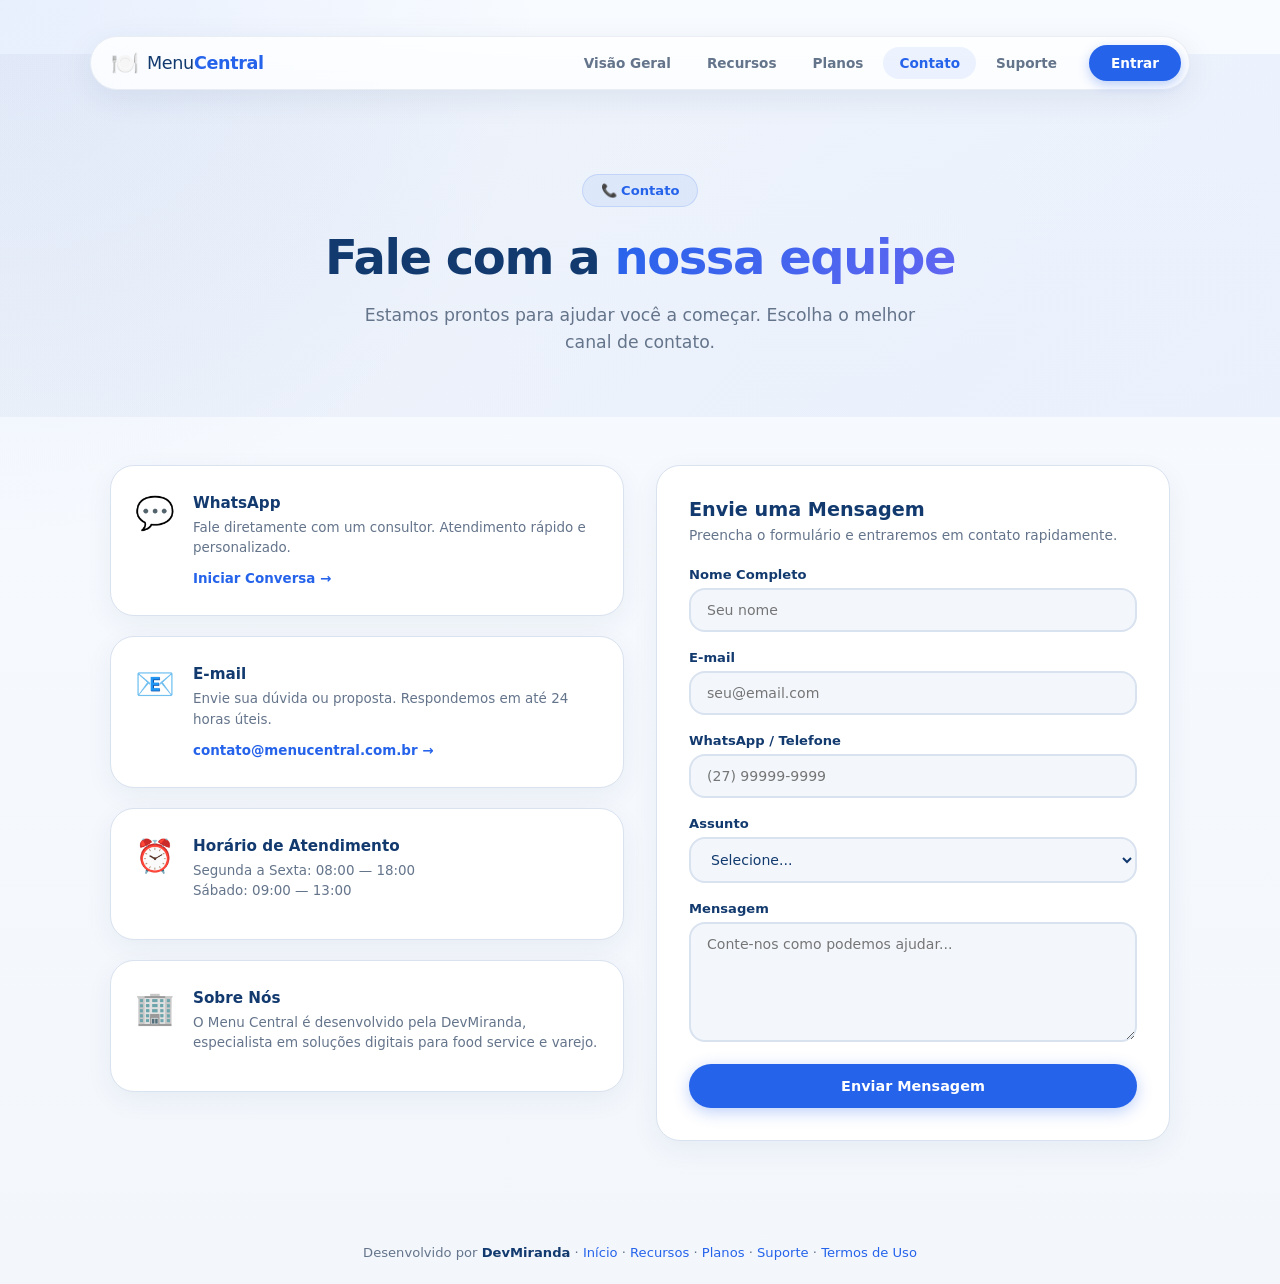
==== contato.html @ 25b8556b "update" ====
<!DOCTYPE html>
<html lang="pt-BR">
<head>
    <meta charset="UTF-8" />
    <meta name="viewport" content="width=device-width, initial-scale=1.0, user-scalable=no" />
    <title>Menu Central — Contato</title>
    <link rel="stylesheet" href="style.css" />
    <style>
        .biz-shell { max-width: 1100px; margin: 0 auto; padding: 0 20px; }

        .page-hero {
            position: relative;
            padding: 120px 20px 60px;
            text-align: center;
            overflow: hidden;
        }
        .page-hero::before {
            content: '';
            position: absolute;
            inset: 0;
            background: linear-gradient(135deg, rgba(18,58,111,.04), rgba(37,99,235,.06));
            pointer-events: none;
        }
        .page-hero-content { position: relative; max-width: 700px; margin: 0 auto; }
        .page-hero-badge { display: inline-flex; align-items: center; gap: 8px; padding: 8px 18px; border-radius: 999px; background: rgba(37,99,235,.08); border: 1px solid rgba(37,99,235,.15); font-size: .82rem; font-weight: 700; color: var(--accent); margin-bottom: 24px; }
        .page-hero-title { font-size: clamp(2rem, 5vw, 3rem); line-height: 1.1; letter-spacing: -.03em; color: var(--primary); margin-bottom: 18px; }
        .page-hero-title span { background: linear-gradient(135deg, var(--accent), #6366f1); -webkit-background-clip: text; -webkit-text-fill-color: transparent; background-clip: text; }
        .page-hero-subtitle { font-size: 1.08rem; color: var(--muted); line-height: 1.6; max-width: 560px; margin: 0 auto; }

        /* Contact Grid */
        .contact-section { padding: 48px 0 80px; }
        .contact-grid {
            display: grid;
            grid-template-columns: 1fr 1fr;
            gap: 32px;
            align-items: start;
        }

        .contact-channels {
            display: flex;
            flex-direction: column;
            gap: 20px;
        }
        .channel-card {
            background: var(--card);
            border-radius: var(--radius-lg);
            padding: 28px 24px;
            box-shadow: 0 8px 28px rgba(15,52,96,.06);
            border: 1px solid var(--border);
            transition: transform .3s;
            display: flex;
            gap: 18px;
            align-items: flex-start;
        }
        .channel-card:hover { transform: translateY(-3px); }
        .channel-icon { font-size: 2rem; flex-shrink: 0; }
        .channel-card h3 { font-size: .95rem; color: var(--primary); margin-bottom: 6px; }
        .channel-card p { color: var(--muted); font-size: .84rem; line-height: 1.5; margin-bottom: 10px; }
        .channel-link {
            display: inline-flex;
            align-items: center;
            gap: 6px;
            font-size: .84rem;
            font-weight: 700;
            color: var(--accent);
            text-decoration: none;
            transition: gap .2s;
        }
        .channel-link:hover { gap: 10px; }

        /* Contact Form */
        .contact-form-card {
            background: var(--card);
            border-radius: var(--radius-lg);
            padding: 32px;
            box-shadow: 0 8px 28px rgba(15,52,96,.06);
            border: 1px solid var(--border);
        }
        .contact-form-card h2 {
            font-size: 1.2rem;
            color: var(--primary);
            margin-bottom: 6px;
        }
        .contact-form-card .form-subtitle {
            color: var(--muted);
            font-size: .86rem;
            margin-bottom: 24px;
        }
        .form-group { margin-bottom: 18px; }
        .form-group label {
            display: block;
            font-size: .82rem;
            font-weight: 700;
            color: var(--primary);
            margin-bottom: 6px;
        }
        .form-group input,
        .form-group textarea,
        .form-group select {
            width: 100%;
            padding: 12px 16px;
            border: 2px solid var(--border);
            border-radius: var(--radius-md);
            font-family: inherit;
            font-size: .88rem;
            color: var(--primary);
            background: var(--bg);
            transition: border-color .2s;
            box-sizing: border-box;
        }
        .form-group input:focus,
        .form-group textarea:focus,
        .form-group select:focus {
            outline: none;
            border-color: var(--accent);
        }
        .form-group textarea { min-height: 120px; resize: vertical; }
        .form-submit {
            display: block;
            width: 100%;
            padding: 14px;
            border-radius: 999px;
            font-family: inherit;
            font-size: .9rem;
            font-weight: 700;
            text-align: center;
            cursor: pointer;
            border: none;
            background: var(--accent);
            color: #fff;
            box-shadow: 0 4px 16px rgba(37,99,235,.3);
            transition: all .25s;
        }
        .form-submit:hover { background: #1d4ed8; transform: translateY(-2px); box-shadow: 0 8px 28px rgba(37,99,235,.4); }

        .form-success {
            display: none;
            text-align: center;
            padding: 40px 20px;
        }
        .form-success.show { display: block; }
        .form-success .success-icon { font-size: 3rem; margin-bottom: 16px; }
        .form-success h3 { color: var(--primary); margin-bottom: 8px; }
        .form-success p { color: var(--muted); font-size: .88rem; }

        .biz-footer { text-align: center; padding: 24px 0; font-size: .82rem; color: var(--muted); }
        .biz-footer strong { color: var(--primary); }

        @media (max-width: 768px) {
            .contact-grid { grid-template-columns: 1fr; }
        }
        @media (max-width: 480px) {
            .page-hero { padding: 80px 16px 40px; }
        }
        @media (prefers-reduced-motion: reduce) {
            *, *::before, *::after {
                animation-duration: 0.01ms !important;
                transition-duration: 0.01ms !important;
            }
        }
    </style>
</head>
<body>
    <!-- ══ HEADER ══ -->
    <header class="top-header">
        <div class="top-header-inner">
            <a href="index.html" class="logo-link">
                <span class="logo-icon">🍽️</span>
                <span class="logo-text">Menu<strong>Central</strong></span>
            </a>
            <nav class="top-nav">
                <a href="negocios.html" class="top-nav-link">Visão Geral</a>
                <a href="recursos.html" class="top-nav-link">Recursos</a>
                <a href="planos.html" class="top-nav-link">Planos</a>
                <a href="contato.html" class="top-nav-link active">Contato</a>
                <a href="suporte.html" class="top-nav-link">Suporte</a>
            </nav>
            <a href="entrar.html" class="header-cta">Entrar</a>
        </div>
    </header>

    <!-- ══ HERO ══ -->
    <section class="page-hero">
        <div class="page-hero-content">
            <div class="page-hero-badge">📞 Contato</div>
            <h1 class="page-hero-title">Fale com a <span>nossa equipe</span></h1>
            <p class="page-hero-subtitle">Estamos prontos para ajudar você a começar. Escolha o melhor canal de contato.</p>
        </div>
    </section>

    <!-- ══ CONTATO ══ -->
    <section class="contact-section">
        <div class="biz-shell">
            <div class="contact-grid">
                <!-- Canais -->
                <div class="contact-channels">
                    <div class="channel-card">
                        <div class="channel-icon">💬</div>
                        <div>
                            <h3>WhatsApp</h3>
                            <p>Fale diretamente com um consultor. Atendimento rápido e personalizado.</p>
                            <a href="https://wa.me/5527997873879?text=Olá! Gostaria de saber mais sobre o Menu Central." class="channel-link" target="_blank">Iniciar Conversa →</a>
                        </div>
                    </div>
                    <div class="channel-card">
                        <div class="channel-icon">📧</div>
                        <div>
                            <h3>E-mail</h3>
                            <p>Envie sua dúvida ou proposta. Respondemos em até 24 horas úteis.</p>
                            <a href="mailto:contato@menucentral.com.br" class="channel-link">contato@menucentral.com.br →</a>
                        </div>
                    </div>
                    <div class="channel-card">
                        <div class="channel-icon">⏰</div>
                        <div>
                            <h3>Horário de Atendimento</h3>
                            <p>Segunda a Sexta: 08:00 — 18:00<br>Sábado: 09:00 — 13:00</p>
                        </div>
                    </div>
                    <div class="channel-card">
                        <div class="channel-icon">🏢</div>
                        <div>
                            <h3>Sobre Nós</h3>
                            <p>O Menu Central é desenvolvido pela DevMiranda, especialista em soluções digitais para food service e varejo.</p>
                        </div>
                    </div>
                </div>

                <!-- Formulário -->
                <div class="contact-form-card">
                    <div id="contactFormContent">
                        <h2>Envie uma Mensagem</h2>
                        <p class="form-subtitle">Preencha o formulário e entraremos em contato rapidamente.</p>
                        <form id="contactForm" onsubmit="enviarContato(event)">
                            <div class="form-group">
                                <label for="contatoNome">Nome Completo</label>
                                <input type="text" id="contatoNome" placeholder="Seu nome" required />
                            </div>
                            <div class="form-group">
                                <label for="contatoEmail">E-mail</label>
                                <input type="email" id="contatoEmail" placeholder="seu@email.com" required />
                            </div>
                            <div class="form-group">
                                <label for="contatoTelefone">WhatsApp / Telefone</label>
                                <input type="tel" id="contatoTelefone" placeholder="(27) 99999-9999" />
                            </div>
                            <div class="form-group">
                                <label for="contatoAssunto">Assunto</label>
                                <select id="contatoAssunto" required>
                                    <option value="">Selecione...</option>
                                    <option value="demo">Quero uma demonstração</option>
                                    <option value="planos">Dúvida sobre planos</option>
                                    <option value="parceria">Proposta de parceria</option>
                                    <option value="suporte">Suporte técnico</option>
                                    <option value="outro">Outro assunto</option>
                                </select>
                            </div>
                            <div class="form-group">
                                <label for="contatoMensagem">Mensagem</label>
                                <textarea id="contatoMensagem" placeholder="Conte-nos como podemos ajudar..." required></textarea>
                            </div>
                            <button type="submit" class="form-submit">Enviar Mensagem</button>
                        </form>
                    </div>
                    <div class="form-success" id="contactSuccess">
                        <div class="success-icon">✅</div>
                        <h3>Mensagem Enviada!</h3>
                        <p>Recebemos sua mensagem e retornaremos em breve. Obrigado pelo interesse no Menu Central!</p>
                    </div>
                </div>
            </div>
        </div>
    </section>

    <!-- ══ FOOTER ══ -->
    <div class="biz-footer">
        <p>Desenvolvido por <strong>DevMiranda</strong> · <a href="index.html" style="color:var(--accent);text-decoration:none;">Início</a> · <a href="recursos.html" style="color:var(--accent);text-decoration:none;">Recursos</a> · <a href="planos.html" style="color:var(--accent);text-decoration:none;">Planos</a> · <a href="suporte.html" style="color:var(--accent);text-decoration:none;">Suporte</a> · <a href="termos.html" style="color:var(--accent);text-decoration:none;">Termos de Uso</a></p>
    </div>

    <script>
        function enviarContato(e) {
            e.preventDefault();

            const nome = document.getElementById('contatoNome').value.trim();
            const email = document.getElementById('contatoEmail').value.trim();
            const telefone = document.getElementById('contatoTelefone').value.trim();
            const assunto = document.getElementById('contatoAssunto').value;
            const mensagem = document.getElementById('contatoMensagem').value.trim();

            const assuntos = {
                demo: 'Quero uma demonstração',
                planos: 'Dúvida sobre planos',
                parceria: 'Proposta de parceria',
                suporte: 'Suporte técnico',
                outro: 'Outro assunto'
            };

            const texto = `Olá! Sou ${nome}.%0A%0A` +
                `📧 E-mail: ${email}%0A` +
                (telefone ? `📱 Telefone: ${telefone}%0A` : '') +
                `📋 Assunto: ${assuntos[assunto] || assunto}%0A%0A` +
                `💬 Mensagem:%0A${encodeURIComponent(mensagem)}`;

            window.open(`https://wa.me/5527997873879?text=${texto}`, '_blank');

            document.getElementById('contactFormContent').style.display = 'none';
            document.getElementById('contactSuccess').classList.add('show');
        }
    </script>
</body>
</html>
---- style.css ----
/* ===================================================================
   HOME — CSS  (Pedido Certo)
   =================================================================== */

:root {
    --bg: #f3f7fc;
    --card: #ffffff;
    --primary: #123a6f;
    --primary-2: #1d5ea8;
    --accent: #2563eb;
    --text: #1e293b;
    --muted: #64748b;
    --border: #d9e2ef;
    --success: #15803d;
    --danger: #dc2626;
    --warning: #d97706;
    --shadow: 0 20px 40px rgba(15, 52, 96, 0.12);
    --radius-lg: 24px;
    --radius-md: 16px;
    --radius-sm: 12px;
}

/* ===================================================================
   BARRA AO VIVO (Visitantes Online)
   =================================================================== */

.live-bar {
    position: sticky;
    top: 0;
    z-index: 900;
    background: linear-gradient(135deg, #0f3460, #1d4f8f);
    padding: 8px 16px;
    text-align: center;
    animation: fadeIn .5s ease-out both;
}

.live-bar-inner {
    display: inline-flex;
    align-items: center;
    gap: 8px;
    font-size: .84rem;
    font-weight: 600;
    color: rgba(255,255,255,.9);
}

.live-dot {
    width: 8px;
    height: 8px;
    border-radius: 50%;
    background: #4ade80;
    box-shadow: 0 0 6px #4ade80;
    animation: pulse-dot 2s infinite;
    flex-shrink: 0;
}

.live-bar strong {
    color: #fff;
    font-weight: 800;
}

/* ===================================================================
   NOTIFICAÇÃO DE COMPRA (toast flutuante)
   =================================================================== */

.purchase-toast {
    position: fixed;
    top: -80px;
    left: 50%;
    transform: translateX(-50%);
    display: flex;
    align-items: center;
    gap: 10px;
    background: linear-gradient(135deg, #0f3460, #1d4f8f);
    color: #fff;
    padding: 12px 22px;
    border-radius: 999px;
    font-size: .88rem;
    font-weight: 600;
    box-shadow: 0 12px 32px rgba(15, 52, 96, .3);
    z-index: 950;
    white-space: nowrap;
    transition: top .5s cubic-bezier(.34, 1.56, .64, 1);
    pointer-events: none;
}

.purchase-toast.show {
    top: 52px;
}

.purchase-toast-icon {
    font-size: 1.2rem;
}

/* ===================================================================
   RESET & BASE
   =================================================================== */

* {
    box-sizing: border-box;
    margin: 0;
    padding: 0;
}

body {
    font-family: "Century Gothic", system-ui, sans-serif;
    background:
        radial-gradient(circle at top left, rgba(37, 99, 235, 0.08), transparent 30%),
        linear-gradient(180deg, #f8fbff 0%, var(--bg) 100%);
    color: var(--text);
    min-height: 100dvh;
    overflow-x: hidden;
}

.container {
    max-width: 1100px;
    margin: 0 auto;
    padding: 0 20px;
}

/* ===================================================================
   HEADER / NAV
   =================================================================== */

.top-header {
    position: sticky;
    top: 36px;
    z-index: 800;
    padding: 0 20px;
}

.top-header-inner {
    max-width: 1100px;
    margin: 0 auto;
    display: flex;
    align-items: center;
    gap: 16px;
    background: rgba(255, 255, 255, .82);
    backdrop-filter: blur(16px) saturate(1.6);
    -webkit-backdrop-filter: blur(16px) saturate(1.6);
    border: 1px solid rgba(18, 58, 111, .08);
    border-radius: 999px;
    padding: 8px 8px 8px 20px;
    box-shadow: 0 8px 32px rgba(15, 52, 96, .08);
    animation: fadeInDown .6s ease-out both;
}

.logo-link {
    display: flex;
    align-items: center;
    gap: 8px;
    text-decoration: none;
    flex-shrink: 0;
}

.logo-icon {
    font-size: 1.4rem;
}

.logo-text {
    font-size: 1.1rem;
    color: var(--primary);
    letter-spacing: -.02em;
}

.logo-text strong {
    color: var(--accent);
}

.top-nav {
    display: flex;
    gap: 4px;
    margin-left: auto;
}

.top-nav-link {
    padding: 8px 16px;
    border-radius: 999px;
    font-family: inherit;
    font-size: .85rem;
    font-weight: 600;
    color: var(--muted);
    text-decoration: none;
    transition: all .25s;
}

.top-nav-link:hover {
    color: var(--accent);
    background: rgba(37, 99, 235, 0.06);
}

.top-nav-link.active {
    color: var(--accent);
    background: rgba(37, 99, 235, 0.08);
}

.header-cta {
    flex-shrink: 0;
    display: inline-flex;
    align-items: center;
    padding: 10px 22px;
    border-radius: 999px;
    background: var(--accent);
    color: #fff;
    font-family: inherit;
    font-size: .85rem;
    font-weight: 700;
    text-decoration: none;
    transition: all .25s;
    box-shadow: 0 4px 12px rgba(37, 99, 235, .3);
}

.header-cta:hover {
    background: #1d4ed8;
    transform: translateY(-1px);
    box-shadow: 0 6px 20px rgba(37, 99, 235, .4);
}

/* ===================================================================
   HERO
   =================================================================== */

.hero-section {
    position: relative;
    padding: 100px 20px 60px;
    text-align: center;
    overflow: hidden;
}

.hero-bg-shapes {
    position: absolute;
    inset: 0;
    pointer-events: none;
    overflow: hidden;
}

.hero-shape {
    position: absolute;
    border-radius: 50%;
    opacity: .06;
    background: var(--accent);
}

.hero-shape--1 {
    width: 500px;
    height: 500px;
    top: -200px;
    right: -100px;
    animation: float 8s ease-in-out infinite;
}

.hero-shape--2 {
    width: 300px;
    height: 300px;
    bottom: -80px;
    left: -80px;
    background: var(--primary);
    animation: float 10s ease-in-out infinite reverse;
}

.hero-shape--3 {
    width: 180px;
    height: 180px;
    top: 40%;
    left: 60%;
    animation: float 6s ease-in-out infinite 1s;
}

.hero-content {
    position: relative;
    max-width: 700px;
    margin: 0 auto;
    animation: fadeInUp .8s ease-out both;
}

.hero-badge {
    display: inline-flex;
    align-items: center;
    gap: 8px;
    padding: 8px 18px;
    border-radius: 999px;
    background: rgba(37, 99, 235, .08);
    border: 1px solid rgba(37, 99, 235, .15);
    font-size: .82rem;
    font-weight: 700;
    color: var(--accent);
    margin-bottom: 24px;
    animation: scaleIn .5s ease-out .3s both;
}

.hero-badge-dot {
    width: 8px;
    height: 8px;
    border-radius: 50%;
    background: #94a3b8;
    transition: background .3s, box-shadow .3s;
}

.hero-badge-dot.online {
    background: #4ade80;
    box-shadow: 0 0 8px #4ade80;
    animation: pulse-dot 2s infinite;
}

.hero-badge-dot.offline {
    background: #f87171;
    box-shadow: 0 0 8px #f87171;
}

.hero-title {
    font-size: clamp(2.4rem, 5vw, 3.6rem);
    line-height: 1.1;
    letter-spacing: -.03em;
    color: var(--primary);
    margin-bottom: 18px;
}

.hero-highlight {
    background: linear-gradient(135deg, var(--accent), #6366f1);
    -webkit-background-clip: text;
    -webkit-text-fill-color: transparent;
    background-clip: text;
}

.hero-subtitle {
    font-size: 1.1rem;
    color: var(--muted);
    line-height: 1.6;
    max-width: 540px;
    margin: 0 auto 32px;
}

.hero-actions {
    display: flex;
    gap: 14px;
    justify-content: center;
    flex-wrap: wrap;
    margin-bottom: 48px;
    animation: fadeInUp .8s ease-out .4s both;
}

/* ---- Buttons ---- */

.btn-primary {
    display: inline-flex;
    align-items: center;
    gap: 8px;
    padding: 14px 32px;
    border-radius: 999px;
    background: var(--accent);
    color: #fff;
    font-family: inherit;
    font-size: .95rem;
    font-weight: 700;
    text-decoration: none;
    border: none;
    cursor: pointer;
    transition: all .25s;
    box-shadow: 0 4px 16px rgba(37, 99, 235, .3);
}

.btn-primary:hover {
    background: #1d4ed8;
    transform: translateY(-2px);
    box-shadow: 0 8px 28px rgba(37, 99, 235, .4);
}

.btn-outline {
    display: inline-flex;
    align-items: center;
    gap: 8px;
    padding: 14px 32px;
    border-radius: 999px;
    background: transparent;
    color: var(--primary);
    font-family: inherit;
    font-size: .95rem;
    font-weight: 700;
    text-decoration: none;
    border: 2px solid var(--border);
    cursor: pointer;
    transition: all .25s;
}

.btn-outline:hover {
    border-color: var(--accent);
    color: var(--accent);
    transform: translateY(-2px);
    box-shadow: 0 4px 16px rgba(37, 99, 235, .1);
}

.btn-lg {
    padding: 16px 36px;
    font-size: 1rem;
}

/* ---- Hero Stats ---- */

.hero-stats {
    display: flex;
    align-items: center;
    justify-content: center;
    gap: 32px;
    animation: fadeInUp .8s ease-out .6s both;
}

.hero-stat {
    display: flex;
    flex-direction: column;
    align-items: center;
    gap: 4px;
}

.hero-stat-value {
    font-size: 1.6rem;
    font-weight: 800;
    color: var(--primary);
}

.hero-stat-label {
    font-size: .78rem;
    color: var(--muted);
    font-weight: 600;
}

.hero-stat-divider {
    width: 1px;
    height: 36px;
    background: var(--border);
}

/* ===================================================================
   SECTIONS — COMMON
   =================================================================== */

.section {
    padding: 60px 0;
}

.section-header {
    text-align: center;
    margin-bottom: 40px;
}

.section-badge {
    display: inline-block;
    padding: 6px 16px;
    border-radius: 999px;
    background: rgba(37, 99, 235, .08);
    color: var(--accent);
    font-size: .78rem;
    font-weight: 700;
    text-transform: uppercase;
    letter-spacing: .06em;
    margin-bottom: 12px;
}

.section-header h2 {
    font-size: clamp(1.6rem, 3vw, 2.2rem);
    color: var(--primary);
    margin-bottom: 8px;
}

.text-accent {
    color: var(--accent);
}

.section-header p {
    color: var(--muted);
    font-size: 1rem;
}

.section-action {
    text-align: center;
    margin-top: 32px;
}

/* ===================================================================
   HORÁRIO DE FUNCIONAMENTO
   =================================================================== */

.horario-card {
    display: flex;
    align-items: center;
    gap: 20px;
    background: var(--card);
    border-radius: var(--radius-lg);
    padding: 24px 28px;
    box-shadow: 0 8px 28px rgba(15, 52, 96, .08);
    border: 1px solid var(--border);
    animation: fadeInUp .6s ease-out both;
}

.horario-icon {
    font-size: 2rem;
    flex-shrink: 0;
    width: 56px;
    height: 56px;
    display: grid;
    place-items: center;
    background: rgba(37, 99, 235, .08);
    border-radius: var(--radius-sm);
}

.horario-info h3 {
    font-size: 1rem;
    color: var(--primary);
    margin-bottom: 4px;
}

.horario-info p {
    color: var(--muted);
    font-size: .9rem;
}

.horario-status {
    margin-left: auto;
    flex-shrink: 0;
}

.status-pill {
    display: inline-block;
    padding: 8px 20px;
    border-radius: 999px;
    font-size: .82rem;
    font-weight: 700;
}

.status-pill.aberta {
    background: rgba(21, 128, 61, .1);
    color: var(--success);
}

.status-pill.fechada {
    background: rgba(220, 38, 38, .1);
    color: var(--danger);
}

/* ===================================================================
   COMO FUNCIONA
   =================================================================== */

.how-section {
    background: linear-gradient(180deg, transparent, rgba(37, 99, 235, .03), transparent);
}

.steps-grid {
    display: grid;
    grid-template-columns: repeat(3, 1fr);
    gap: 24px;
}

.step-card {
    position: relative;
    background: var(--card);
    border-radius: var(--radius-lg);
    padding: 36px 24px 28px;
    text-align: center;
    box-shadow: 0 8px 28px rgba(15, 52, 96, .06);
    border: 1px solid var(--border);
    transition: transform .3s, box-shadow .3s;
}

.step-card:hover {
    transform: translateY(-6px);
    box-shadow: 0 16px 40px rgba(15, 52, 96, .12);
}

.module-tag {
    display: inline-block;
    padding: 3px 12px;
    border-radius: 999px;
    background: rgba(37, 99, 235, .08);
    color: var(--accent);
    font-size: .7rem;
    font-weight: 700;
    letter-spacing: .03em;
    text-transform: uppercase;
    margin-bottom: 10px;
}

.step-number {
    position: absolute;
    top: -14px;
    left: 50%;
    transform: translateX(-50%);
    width: 32px;
    height: 32px;
    display: grid;
    place-items: center;
    border-radius: 50%;
    background: var(--accent);
    color: #fff;
    font-size: .82rem;
    font-weight: 800;
    box-shadow: 0 4px 12px rgba(37, 99, 235, .3);
}

.step-icon {
    font-size: 2.4rem;
    margin-bottom: 16px;
}

.step-card h3 {
    font-size: 1.05rem;
    color: var(--primary);
    margin-bottom: 8px;
}

.step-card p {
    color: var(--muted);
    font-size: .88rem;
    line-height: 1.5;
}

/* ===================================================================
   PRODUTOS EM DESTAQUE
   =================================================================== */

.products-showcase {
    display: grid;
    grid-template-columns: repeat(auto-fill, minmax(240px, 1fr));
    gap: 20px;
}

.showcase-card {
    background: var(--card);
    border-radius: var(--radius-lg);
    overflow: hidden;
    box-shadow: 0 8px 28px rgba(15, 52, 96, .06);
    border: 1px solid var(--border);
    transition: transform .3s, box-shadow .3s;
    text-decoration: none;
    color: inherit;
    display: block;
}

.showcase-card:hover {
    transform: translateY(-6px);
    box-shadow: 0 16px 40px rgba(15, 52, 96, .12);
}

.showcase-img {
    width: 100%;
    height: 180px;
    object-fit: cover;
    background: var(--bg);
}

.showcase-img-placeholder {
    width: 100%;
    height: 180px;
    display: grid;
    place-items: center;
    font-size: 3rem;
    background: linear-gradient(135deg, #eaf1fb, #dbe7f6);
}

.showcase-body {
    padding: 16px;
}

.showcase-body h3 {
    font-size: .95rem;
    color: var(--primary);
    margin-bottom: 4px;
    white-space: nowrap;
    overflow: hidden;
    text-overflow: ellipsis;
}

.showcase-body .showcase-desc {
    font-size: .82rem;
    color: var(--muted);
    margin-bottom: 10px;
    white-space: nowrap;
    overflow: hidden;
    text-overflow: ellipsis;
}

.showcase-price {
    font-size: 1.1rem;
    font-weight: 800;
    color: var(--accent);
}

.showcase-price-old {
    font-size: .82rem;
    color: var(--muted);
    text-decoration: line-through;
    margin-right: 6px;
}

.showcase-promo-badge {
    display: inline-block;
    padding: 3px 10px;
    border-radius: 999px;
    background: rgba(220, 38, 38, .1);
    color: var(--danger);
    font-size: .72rem;
    font-weight: 700;
    margin-bottom: 8px;
}

.showcase-bestseller-badge {
    display: inline-block;
    padding: 3px 10px;
    border-radius: 999px;
    background: rgba(245, 158, 11, .12);
    color: #d97706;
    font-size: .72rem;
    font-weight: 700;
    margin-bottom: 6px;
}

.showcase-price-row {
    display: flex;
    align-items: center;
    flex-wrap: wrap;
    gap: 6px;
}

.showcase-sold {
    font-size: .72rem;
    color: var(--muted);
    font-weight: 600;
}

/* ---- Shimmer Loading ---- */

.products-loading {
    display: grid;
    grid-template-columns: repeat(auto-fill, minmax(240px, 1fr));
    gap: 20px;
}

.shimmer-card {
    height: 260px;
    border-radius: var(--radius-lg);
    background: linear-gradient(90deg, #eaf1fb 25%, #dbe7f6 50%, #eaf1fb 75%);
    background-size: 200% 100%;
    animation: shimmer 1.5s infinite;
}

/* ===================================================================
   VANTAGENS
   =================================================================== */

.perks-grid {
    display: grid;
    grid-template-columns: repeat(3, 1fr);
    gap: 20px;
}

.perk-card {
    background: var(--card);
    border-radius: var(--radius-lg);
    padding: 28px 24px;
    text-align: center;
    box-shadow: 0 8px 28px rgba(15, 52, 96, .06);
    border: 1px solid var(--border);
    transition: transform .3s, box-shadow .3s;
}

.perk-card:hover {
    transform: translateY(-4px);
    box-shadow: 0 14px 36px rgba(15, 52, 96, .1);
}

.perk-icon {
    font-size: 2rem;
    margin-bottom: 14px;
}

.perk-card h3 {
    font-size: .95rem;
    color: var(--primary);
    margin-bottom: 6px;
}

.perk-card p {
    color: var(--muted);
    font-size: .84rem;
    line-height: 1.5;
}

/* ===================================================================
   AVALIAÇÕES
   =================================================================== */

.reviews-summary {
    text-align: center;
    margin-bottom: 32px;
}

.reviews-big-score {
    display: inline-flex;
    flex-direction: column;
    align-items: center;
    gap: 6px;
}

.big-score-value {
    font-size: 3.2rem;
    font-weight: 800;
    color: var(--primary);
    line-height: 1;
}

.big-score-stars {
    font-size: 1.4rem;
    color: #facc15;
    letter-spacing: 2px;
}

.big-score-count {
    font-size: .85rem;
    color: var(--muted);
    font-weight: 600;
}

.reviews-carousel {
    display: grid;
    grid-template-columns: repeat(auto-fill, minmax(280px, 1fr));
    gap: 20px;
}

.review-card {
    background: var(--card);
    border-radius: var(--radius-lg);
    padding: 24px;
    box-shadow: 0 8px 28px rgba(15, 52, 96, .06);
    border: 1px solid var(--border);
    transition: transform .3s;
}

.review-card:hover {
    transform: translateY(-4px);
}

.review-header {
    display: flex;
    align-items: center;
    gap: 12px;
    margin-bottom: 12px;
}

.review-avatar {
    width: 42px;
    height: 42px;
    border-radius: 50%;
    background: linear-gradient(135deg, var(--accent), #6366f1);
    color: #fff;
    display: grid;
    place-items: center;
    font-weight: 800;
    font-size: .9rem;
    flex-shrink: 0;
}

.review-meta {
    flex: 1;
    min-width: 0;
}

.review-name {
    font-weight: 700;
    font-size: .9rem;
    color: var(--primary);
    white-space: nowrap;
    overflow: hidden;
    text-overflow: ellipsis;
}

.review-stars {
    color: #facc15;
    font-size: .85rem;
    letter-spacing: 1px;
}

.review-product {
    display: inline-block;
    padding: 3px 10px;
    border-radius: 999px;
    background: rgba(37, 99, 235, .08);
    color: var(--accent);
    font-size: .72rem;
    font-weight: 700;
    margin-bottom: 8px;
}

.review-comment {
    color: var(--muted);
    font-size: .88rem;
    line-height: 1.5;
}

.review-date {
    margin-top: 10px;
    font-size: .75rem;
    color: #94a3b8;
}

/* ===================================================================
   CTA FINAL
   =================================================================== */

.cta-section {
    padding: 40px 0 60px;
}

.cta-card {
    background: linear-gradient(135deg, #0f3460 0%, #1d4f8f 100%);
    color: #fff;
    border-radius: 28px;
    padding: 48px 32px;
    text-align: center;
    box-shadow: var(--shadow);
}

.cta-card h2 {
    font-size: clamp(1.6rem, 3vw, 2rem);
    margin-bottom: 10px;
}

.cta-card p {
    color: rgba(255,255,255,.8);
    margin-bottom: 28px;
    font-size: 1rem;
}

.cta-card .btn-primary {
    background: #fff;
    color: var(--primary);
    box-shadow: 0 4px 16px rgba(0,0,0,.15);
}

.cta-card .btn-primary:hover {
    background: #f0f4ff;
    transform: translateY(-2px);
    box-shadow: 0 8px 28px rgba(0,0,0,.2);
}

/* ===================================================================
   FOOTER
   =================================================================== */

.site-footer {
    background: var(--primary);
    color: rgba(255,255,255,.85);
    padding: 48px 0 0;
}

.footer-grid {
    display: grid;
    grid-template-columns: 2fr 1fr 1fr;
    gap: 40px;
    padding-bottom: 32px;
    border-bottom: 1px solid rgba(255,255,255,.1);
}

.footer-brand {
    display: flex;
    flex-direction: column;
    gap: 8px;
}

.footer-brand .logo-text {
    color: #fff;
}

.footer-brand .logo-text strong {
    color: #93c5fd;
}

.footer-desc {
    font-size: .88rem;
    color: rgba(255,255,255,.6);
    max-width: 280px;
}

.footer-links h4 {
    font-size: .85rem;
    font-weight: 700;
    margin-bottom: 14px;
    color: #fff;
}

.footer-links a,
.footer-links p {
    display: block;
    font-size: .85rem;
    color: rgba(255,255,255,.6);
    text-decoration: none;
    margin-bottom: 8px;
    transition: color .2s;
}

.footer-links a:hover {
    color: #fff;
}

.footer-bottom {
    text-align: center;
    padding: 20px 0;
    font-size: .82rem;
    color: rgba(255,255,255,.45);
}

.footer-bottom strong {
    color: rgba(255,255,255,.7);
}

/* ===================================================================
   SCROLL ANIMATIONS
   =================================================================== */

.animate-on-scroll {
    opacity: 0;
    transform: translateY(30px);
    transition: opacity .6s ease-out, transform .6s ease-out;
}

.animate-on-scroll.visible {
    opacity: 1;
    transform: translateY(0);
}

/* ===================================================================
   KEYFRAMES
   =================================================================== */

@keyframes fadeIn {
    from { opacity: 0; }
    to   { opacity: 1; }
}

@keyframes fadeInUp {
    from { opacity: 0; transform: translateY(24px); }
    to   { opacity: 1; transform: translateY(0); }
}

@keyframes fadeInDown {
    from { opacity: 0; transform: translateY(-16px); }
    to   { opacity: 1; transform: translateY(0); }
}

@keyframes scaleIn {
    from { opacity: 0; transform: scale(.85); }
    to   { opacity: 1; transform: scale(1); }
}

@keyframes pulse-dot {
    0%, 100% { opacity: 1; transform: scale(1); }
    50%      { opacity: .5; transform: scale(1.4); }
}

@keyframes shimmer {
    0%   { background-position: 200% 0; }
    100% { background-position: -200% 0; }
}

@keyframes float {
    0%, 100% { transform: translateY(0); }
    50%      { transform: translateY(-20px); }
}

/* ===================================================================
   RESPONSIVE
   =================================================================== */

@media (max-width: 768px) {
    .top-header-inner {
        padding: 6px 6px 6px 14px;
    }

    .top-nav {
        display: none;
    }

    .header-cta {
        margin-left: auto;
        padding: 8px 18px;
        font-size: .8rem;
    }

    .hero-section {
        padding: 80px 16px 40px;
    }

    .hero-title {
        font-size: clamp(2rem, 8vw, 2.8rem);
    }

    .hero-stats {
        gap: 20px;
    }

    .hero-stat-value {
        font-size: 1.3rem;
    }

    .steps-grid {
        grid-template-columns: 1fr 1fr;
        gap: 24px;
    }

    .perks-grid {
        grid-template-columns: 1fr 1fr;
    }

    .products-showcase,
    .products-loading {
        grid-template-columns: repeat(auto-fill, minmax(160px, 1fr));
    }

    .reviews-carousel {
        grid-template-columns: 1fr;
    }

    .horario-card {
        flex-direction: column;
        text-align: center;
        gap: 14px;
    }

    .horario-status {
        margin-left: 0;
    }

    .footer-grid {
        grid-template-columns: 1fr;
        gap: 28px;
    }

    .cta-card {
        padding: 36px 20px;
    }
}

@media (max-width: 480px) {
    .perks-grid {
        grid-template-columns: 1fr;
    }

    .steps-grid {
        grid-template-columns: 1fr;
    }

    .hero-actions {
        flex-direction: column;
        align-items: center;
    }

    .btn-lg {
        width: 100%;
        justify-content: center;
    }
}

/* ===================================================================
   RESPEITAR PREFERÊNCIA SEM ANIMAÇÃO
   =================================================================== */

@media (prefers-reduced-motion: reduce) {
    *, *::before, *::after {
        animation-duration: 0.01ms !important;
        animation-iteration-count: 1 !important;
        transition-duration: 0.01ms !important;
    }
}
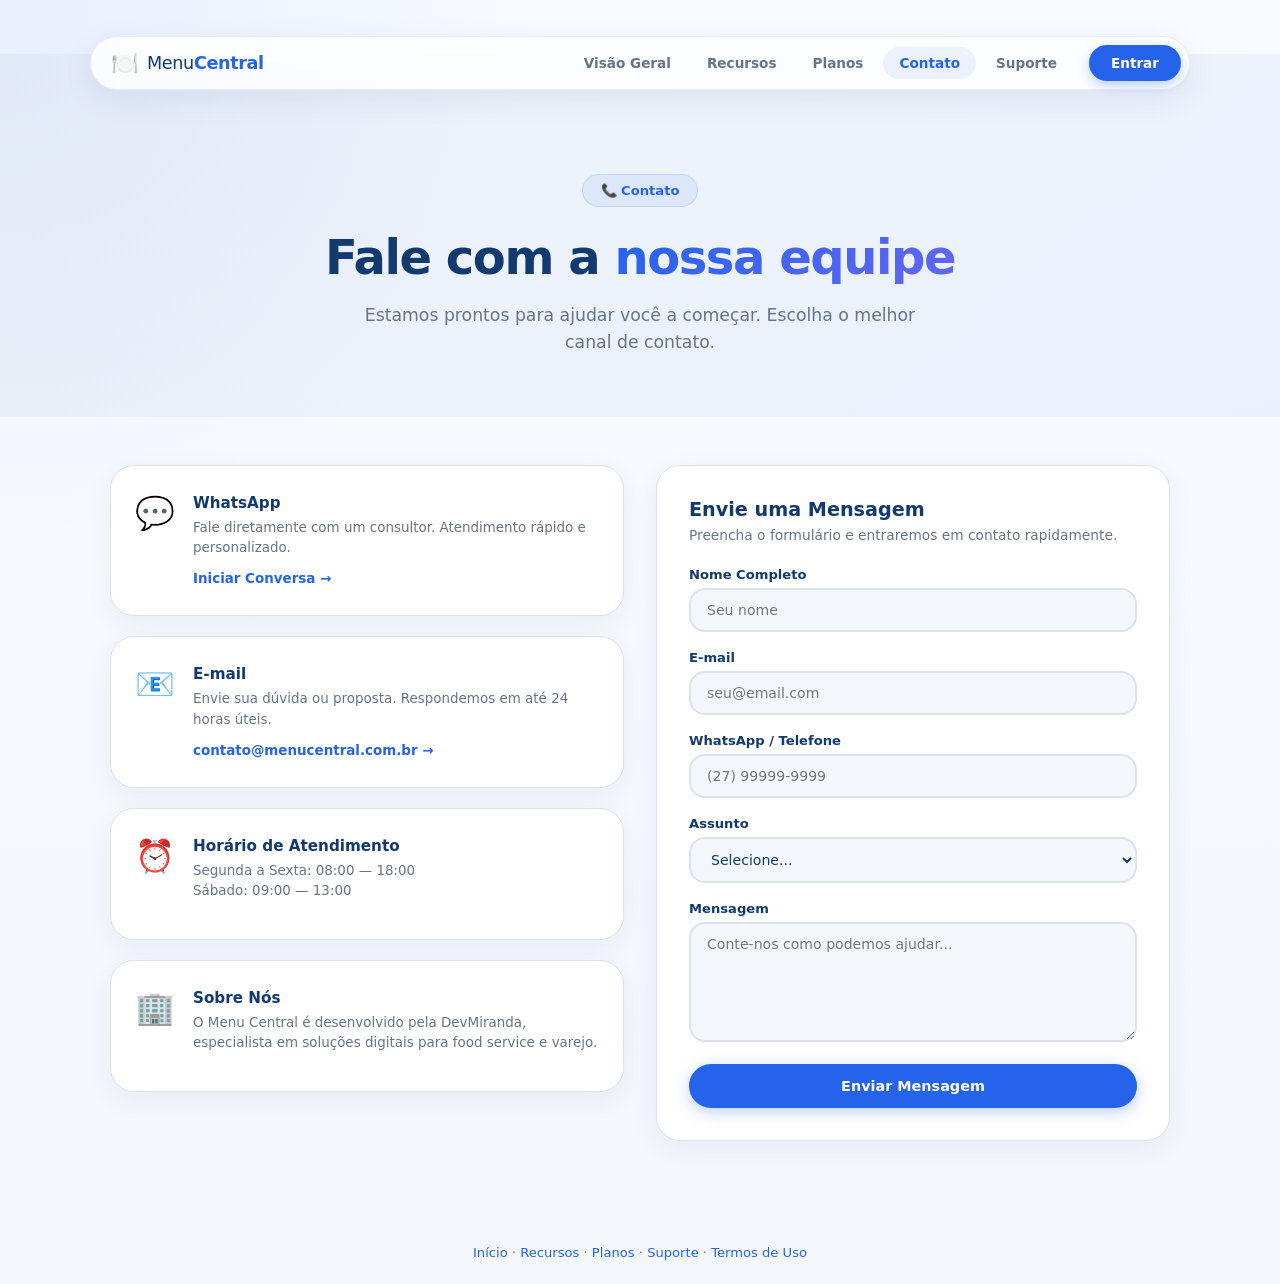
==== commit 55ae71ea: "update" ====
--- a/contato.html
+++ b/contato.html
@@ -5,160 +5,7 @@
     <meta name="viewport" content="width=device-width, initial-scale=1.0, user-scalable=no" />
     <title>Menu Central — Contato</title>
     <link rel="stylesheet" href="style.css" />
-    <style>
-        .biz-shell { max-width: 1100px; margin: 0 auto; padding: 0 20px; }
-
-        .page-hero {
-            position: relative;
-            padding: 120px 20px 60px;
-            text-align: center;
-            overflow: hidden;
-        }
-        .page-hero::before {
-            content: '';
-            position: absolute;
-            inset: 0;
-            background: linear-gradient(135deg, rgba(18,58,111,.04), rgba(37,99,235,.06));
-            pointer-events: none;
-        }
-        .page-hero-content { position: relative; max-width: 700px; margin: 0 auto; }
-        .page-hero-badge { display: inline-flex; align-items: center; gap: 8px; padding: 8px 18px; border-radius: 999px; background: rgba(37,99,235,.08); border: 1px solid rgba(37,99,235,.15); font-size: .82rem; font-weight: 700; color: var(--accent); margin-bottom: 24px; }
-        .page-hero-title { font-size: clamp(2rem, 5vw, 3rem); line-height: 1.1; letter-spacing: -.03em; color: var(--primary); margin-bottom: 18px; }
-        .page-hero-title span { background: linear-gradient(135deg, var(--accent), #6366f1); -webkit-background-clip: text; -webkit-text-fill-color: transparent; background-clip: text; }
-        .page-hero-subtitle { font-size: 1.08rem; color: var(--muted); line-height: 1.6; max-width: 560px; margin: 0 auto; }
-
-        /* Contact Grid */
-        .contact-section { padding: 48px 0 80px; }
-        .contact-grid {
-            display: grid;
-            grid-template-columns: 1fr 1fr;
-            gap: 32px;
-            align-items: start;
-        }
-
-        .contact-channels {
-            display: flex;
-            flex-direction: column;
-            gap: 20px;
-        }
-        .channel-card {
-            background: var(--card);
-            border-radius: var(--radius-lg);
-            padding: 28px 24px;
-            box-shadow: 0 8px 28px rgba(15,52,96,.06);
-            border: 1px solid var(--border);
-            transition: transform .3s;
-            display: flex;
-            gap: 18px;
-            align-items: flex-start;
-        }
-        .channel-card:hover { transform: translateY(-3px); }
-        .channel-icon { font-size: 2rem; flex-shrink: 0; }
-        .channel-card h3 { font-size: .95rem; color: var(--primary); margin-bottom: 6px; }
-        .channel-card p { color: var(--muted); font-size: .84rem; line-height: 1.5; margin-bottom: 10px; }
-        .channel-link {
-            display: inline-flex;
-            align-items: center;
-            gap: 6px;
-            font-size: .84rem;
-            font-weight: 700;
-            color: var(--accent);
-            text-decoration: none;
-            transition: gap .2s;
-        }
-        .channel-link:hover { gap: 10px; }
-
-        /* Contact Form */
-        .contact-form-card {
-            background: var(--card);
-            border-radius: var(--radius-lg);
-            padding: 32px;
-            box-shadow: 0 8px 28px rgba(15,52,96,.06);
-            border: 1px solid var(--border);
-        }
-        .contact-form-card h2 {
-            font-size: 1.2rem;
-            color: var(--primary);
-            margin-bottom: 6px;
-        }
-        .contact-form-card .form-subtitle {
-            color: var(--muted);
-            font-size: .86rem;
-            margin-bottom: 24px;
-        }
-        .form-group { margin-bottom: 18px; }
-        .form-group label {
-            display: block;
-            font-size: .82rem;
-            font-weight: 700;
-            color: var(--primary);
-            margin-bottom: 6px;
-        }
-        .form-group input,
-        .form-group textarea,
-        .form-group select {
-            width: 100%;
-            padding: 12px 16px;
-            border: 2px solid var(--border);
-            border-radius: var(--radius-md);
-            font-family: inherit;
-            font-size: .88rem;
-            color: var(--primary);
-            background: var(--bg);
-            transition: border-color .2s;
-            box-sizing: border-box;
-        }
-        .form-group input:focus,
-        .form-group textarea:focus,
-        .form-group select:focus {
-            outline: none;
-            border-color: var(--accent);
-        }
-        .form-group textarea { min-height: 120px; resize: vertical; }
-        .form-submit {
-            display: block;
-            width: 100%;
-            padding: 14px;
-            border-radius: 999px;
-            font-family: inherit;
-            font-size: .9rem;
-            font-weight: 700;
-            text-align: center;
-            cursor: pointer;
-            border: none;
-            background: var(--accent);
-            color: #fff;
-            box-shadow: 0 4px 16px rgba(37,99,235,.3);
-            transition: all .25s;
-        }
-        .form-submit:hover { background: #1d4ed8; transform: translateY(-2px); box-shadow: 0 8px 28px rgba(37,99,235,.4); }
-
-        .form-success {
-            display: none;
-            text-align: center;
-            padding: 40px 20px;
-        }
-        .form-success.show { display: block; }
-        .form-success .success-icon { font-size: 3rem; margin-bottom: 16px; }
-        .form-success h3 { color: var(--primary); margin-bottom: 8px; }
-        .form-success p { color: var(--muted); font-size: .88rem; }
-
-        .biz-footer { text-align: center; padding: 24px 0; font-size: .82rem; color: var(--muted); }
-        .biz-footer strong { color: var(--primary); }
-
-        @media (max-width: 768px) {
-            .contact-grid { grid-template-columns: 1fr; }
-        }
-        @media (max-width: 480px) {
-            .page-hero { padding: 80px 16px 40px; }
-        }
-        @media (prefers-reduced-motion: reduce) {
-            *, *::before, *::after {
-                animation-duration: 0.01ms !important;
-                transition-duration: 0.01ms !important;
-            }
-        }
-    </style>
+    <link rel="stylesheet" href="negocios.css" />
 </head>
 <body>
     <!-- ══ HEADER ══ -->
@@ -199,7 +46,7 @@
                         <div>
                             <h3>WhatsApp</h3>
                             <p>Fale diretamente com um consultor. Atendimento rápido e personalizado.</p>
-                            <a href="https://wa.me/5527997873879?text=Olá! Gostaria de saber mais sobre o Menu Central." class="channel-link" target="_blank">Iniciar Conversa →</a>
+                            <a href="https://wa.me/5527995045666?text=Olá! Gostaria de saber mais sobre o Menu Central." class="channel-link" target="_blank">Iniciar Conversa →</a>
                         </div>
                     </div>
                     <div class="channel-card">
@@ -274,38 +121,9 @@
 
     <!-- ══ FOOTER ══ -->
     <div class="biz-footer">
-        <p>Desenvolvido por <strong>DevMiranda</strong> · <a href="index.html" style="color:var(--accent);text-decoration:none;">Início</a> · <a href="recursos.html" style="color:var(--accent);text-decoration:none;">Recursos</a> · <a href="planos.html" style="color:var(--accent);text-decoration:none;">Planos</a> · <a href="suporte.html" style="color:var(--accent);text-decoration:none;">Suporte</a> · <a href="termos.html" style="color:var(--accent);text-decoration:none;">Termos de Uso</a></p>
+        <p><a href="index.html">Início</a> · <a href="recursos.html">Recursos</a> · <a href="planos.html">Planos</a> · <a href="suporte.html">Suporte</a> · <a href="termos.html">Termos de Uso</a></p>
     </div>
 
-    <script>
-        function enviarContato(e) {
-            e.preventDefault();
-
-            const nome = document.getElementById('contatoNome').value.trim();
-            const email = document.getElementById('contatoEmail').value.trim();
-            const telefone = document.getElementById('contatoTelefone').value.trim();
-            const assunto = document.getElementById('contatoAssunto').value;
-            const mensagem = document.getElementById('contatoMensagem').value.trim();
-
-            const assuntos = {
-                demo: 'Quero uma demonstração',
-                planos: 'Dúvida sobre planos',
-                parceria: 'Proposta de parceria',
-                suporte: 'Suporte técnico',
-                outro: 'Outro assunto'
-            };
-
-            const texto = `Olá! Sou ${nome}.%0A%0A` +
-                `📧 E-mail: ${email}%0A` +
-                (telefone ? `📱 Telefone: ${telefone}%0A` : '') +
-                `📋 Assunto: ${assuntos[assunto] || assunto}%0A%0A` +
-                `💬 Mensagem:%0A${encodeURIComponent(mensagem)}`;
-
-            window.open(`https://wa.me/5527997873879?text=${texto}`, '_blank');
-
-            document.getElementById('contactFormContent').style.display = 'none';
-            document.getElementById('contactSuccess').classList.add('show');
-        }
-    </script>
+    <script src="negocios.js"></script>
 </body>
-</html>
+</html>
--- a/negocios.css
+++ b/negocios.css
@@ -0,0 +1,1162 @@
+/* ===================================================================
+   NEGÓCIOS — CSS Compartilhado
+   Usado por: negocios, recursos, planos, contato, suporte, entrar, termos
+   =================================================================== */
+
+/* ── Layout Shell ── */
+.biz-shell { max-width: 1100px; margin: 0 auto; padding: 0 20px; }
+
+/* ── Page Hero (compartilhado) ── */
+.page-hero {
+    position: relative;
+    padding: 120px 20px 60px;
+    text-align: center;
+    overflow: hidden;
+}
+.page-hero::before {
+    content: '';
+    position: absolute;
+    inset: 0;
+    background: linear-gradient(135deg, rgba(18,58,111,.04), rgba(37,99,235,.06));
+    pointer-events: none;
+}
+.page-hero-content { position: relative; max-width: 700px; margin: 0 auto; }
+.page-hero-badge { display: inline-flex; align-items: center; gap: 8px; padding: 8px 18px; border-radius: 999px; background: rgba(37,99,235,.08); border: 1px solid rgba(37,99,235,.15); font-size: .82rem; font-weight: 700; color: var(--accent); margin-bottom: 24px; }
+.page-hero-title { font-size: clamp(2rem, 5vw, 3rem); line-height: 1.1; letter-spacing: -.03em; color: var(--primary); margin-bottom: 18px; }
+.page-hero-title span { background: linear-gradient(135deg, var(--accent), #6366f1); -webkit-background-clip: text; -webkit-text-fill-color: transparent; background-clip: text; }
+.page-hero-subtitle { font-size: 1.08rem; color: var(--muted); line-height: 1.6; max-width: 560px; margin: 0 auto; }
+
+/* ── Biz Hero (negocios) ── */
+.biz-hero {
+    position: relative;
+    padding: 120px 20px 60px;
+    text-align: center;
+    overflow: hidden;
+}
+.biz-hero::before {
+    content: '';
+    position: absolute;
+    inset: 0;
+    background: linear-gradient(135deg, rgba(18,58,111,.04), rgba(37,99,235,.06));
+    pointer-events: none;
+}
+.biz-hero-content { position: relative; max-width: 700px; margin: 0 auto; }
+.biz-hero-badge { display: inline-flex; align-items: center; gap: 8px; padding: 8px 18px; border-radius: 999px; background: rgba(37,99,235,.08); border: 1px solid rgba(37,99,235,.15); font-size: .82rem; font-weight: 700; color: var(--accent); margin-bottom: 24px; }
+.biz-hero-title { font-size: clamp(2rem, 5vw, 3rem); line-height: 1.1; letter-spacing: -.03em; color: var(--primary); margin-bottom: 18px; }
+.biz-hero-title span { background: linear-gradient(135deg, var(--accent), #6366f1); -webkit-background-clip: text; -webkit-text-fill-color: transparent; background-clip: text; }
+.biz-hero-subtitle { font-size: 1.08rem; color: var(--muted); line-height: 1.6; max-width: 600px; margin: 0 auto 28px; }
+.biz-hero-subtitle strong { color: var(--accent); }
+
+.biz-hero-value {
+    display: flex;
+    align-items: center;
+    justify-content: center;
+    flex-wrap: wrap;
+    gap: 24px;
+    margin-bottom: 32px;
+}
+.value-item { display: flex; align-items: center; gap: 8px; font-size: .88rem; font-weight: 600; color: var(--primary); }
+.value-icon { font-size: 1.2rem; }
+.biz-hero-actions { display: flex; align-items: center; justify-content: center; gap: 14px; flex-wrap: wrap; }
+
+/* ── Billing Toggle ── */
+.billing-toggle {
+    display: flex;
+    align-items: center;
+    justify-content: center;
+    gap: 14px;
+    margin: 40px 0 48px;
+}
+.billing-label { font-size: .9rem; font-weight: 600; color: var(--muted); transition: color .2s; }
+.billing-label.active { color: var(--primary); }
+.billing-switch {
+    position: relative;
+    width: 52px;
+    height: 28px;
+    background: var(--border);
+    border-radius: 999px;
+    cursor: pointer;
+    transition: background .3s;
+}
+.billing-switch.active { background: var(--accent); }
+.billing-switch::after {
+    content: '';
+    position: absolute;
+    top: 3px;
+    left: 3px;
+    width: 22px;
+    height: 22px;
+    border-radius: 50%;
+    background: #fff;
+    box-shadow: 0 2px 6px rgba(0,0,0,.15);
+    transition: transform .3s;
+}
+.billing-switch.active::after { transform: translateX(24px); }
+.billing-save { background: rgba(21,128,61,.1); color: var(--success); padding: 4px 12px; border-radius: 999px; font-size: .72rem; font-weight: 700; }
+
+/* ── Plan Cards ── */
+.plans-grid {
+    display: grid;
+    grid-template-columns: repeat(4, 1fr);
+    gap: 20px;
+    margin-bottom: 60px;
+}
+.plan-card {
+    background: var(--card);
+    border-radius: var(--radius-lg);
+    padding: 32px 24px;
+    box-shadow: 0 8px 28px rgba(15,52,96,.06);
+    border: 2px solid var(--border);
+    transition: transform .3s, box-shadow .3s, border-color .3s;
+    position: relative;
+    display: flex;
+    flex-direction: column;
+}
+.plan-card:hover { transform: translateY(-6px); box-shadow: 0 16px 40px rgba(15,52,96,.12); }
+.plan-card.featured { border-color: var(--accent); box-shadow: 0 8px 28px rgba(37,99,235,.15); }
+
+.plan-popular {
+    position: absolute;
+    top: -12px;
+    left: 50%;
+    transform: translateX(-50%);
+    background: var(--accent);
+    color: #fff;
+    padding: 4px 16px;
+    border-radius: 999px;
+    font-size: .72rem;
+    font-weight: 800;
+    text-transform: uppercase;
+    letter-spacing: .05em;
+    white-space: nowrap;
+}
+.plan-icon { font-size: 2rem; margin-bottom: 14px; }
+.plan-name { font-size: 1.1rem; font-weight: 800; color: var(--primary); margin-bottom: 4px; }
+.plan-desc { font-size: .82rem; color: var(--muted); margin-bottom: 20px; line-height: 1.4; }
+
+.plan-price-wrap { margin-bottom: 20px; }
+.plan-price { font-size: 2rem; font-weight: 800; color: var(--primary); line-height: 1; }
+.plan-price .plan-currency { font-size: 1rem; vertical-align: super; }
+.plan-price .plan-cents { font-size: 1rem; vertical-align: super; }
+.plan-period { font-size: .78rem; color: var(--muted); font-weight: 600; }
+.plan-price-free { font-size: 2rem; font-weight: 800; color: var(--success); }
+.plan-trial-note { font-size: .78rem; color: var(--warning); font-weight: 700; margin-top: 4px; }
+
+.plan-features { list-style: none; padding: 0; margin: 0 0 24px; flex: 1; }
+.plan-features li {
+    display: flex;
+    align-items: flex-start;
+    gap: 8px;
+    font-size: .84rem;
+    color: #475569;
+    padding: 6px 0;
+    border-bottom: 1px solid rgba(0,0,0,.04);
+    line-height: 1.4;
+}
+.plan-features li:last-child { border-bottom: none; }
+.plan-check { color: var(--success); font-weight: 700; flex-shrink: 0; }
+.plan-cross { color: #cbd5e1; font-weight: 700; flex-shrink: 0; }
+
+.plan-cta {
+    display: block;
+    width: 100%;
+    padding: 14px;
+    border-radius: 999px;
+    font-family: inherit;
+    font-size: .9rem;
+    font-weight: 700;
+    text-align: center;
+    text-decoration: none;
+    transition: all .25s;
+    cursor: pointer;
+    border: 2px solid var(--border);
+    background: transparent;
+    color: var(--primary);
+}
+.plan-cta:hover { border-color: var(--accent); color: var(--accent); transform: translateY(-1px); }
+.plan-cta.primary {
+    background: var(--accent);
+    color: #fff;
+    border-color: var(--accent);
+    box-shadow: 0 4px 16px rgba(37,99,235,.3);
+}
+.plan-cta.primary:hover { background: #1d4ed8; transform: translateY(-2px); box-shadow: 0 8px 28px rgba(37,99,235,.4); }
+
+/* ── Features Detail (negocios) ── */
+.features-detail { padding: 60px 0; }
+.features-detail-grid {
+    display: grid;
+    grid-template-columns: repeat(3, 1fr);
+    gap: 24px;
+}
+.feature-detail-card {
+    background: var(--card);
+    border-radius: var(--radius-lg);
+    padding: 28px 24px;
+    box-shadow: 0 8px 28px rgba(15,52,96,.06);
+    border: 1px solid var(--border);
+    transition: transform .3s;
+}
+.feature-detail-card:hover { transform: translateY(-4px); }
+.feature-detail-icon { font-size: 2rem; margin-bottom: 14px; }
+.feature-detail-card h3 { font-size: .95rem; color: var(--primary); margin-bottom: 6px; }
+.feature-detail-card p { color: var(--muted); font-size: .84rem; line-height: 1.5; }
+
+/* ── FAQ ── */
+.faq-section { padding: 60px 0 80px; }
+.faq-grid { max-width: 760px; margin: 0 auto; }
+.faq-category-title {
+    font-size: 1.1rem;
+    font-weight: 800;
+    color: var(--primary);
+    margin: 32px 0 16px;
+    padding-left: 4px;
+}
+.faq-category-title:first-child { margin-top: 0; }
+.faq-item {
+    background: var(--card);
+    border-radius: var(--radius-md);
+    padding: 20px 24px;
+    margin-bottom: 12px;
+    box-shadow: 0 4px 16px rgba(15,52,96,.04);
+    border: 1px solid var(--border);
+    cursor: pointer;
+    transition: box-shadow .2s;
+}
+.faq-item:hover { box-shadow: 0 8px 28px rgba(15,52,96,.08); }
+.faq-q {
+    display: flex;
+    align-items: center;
+    justify-content: space-between;
+    font-weight: 700;
+    font-size: .92rem;
+    color: var(--primary);
+}
+.faq-arrow { transition: transform .3s; font-size: .8rem; color: var(--muted); }
+.faq-item.open .faq-arrow { transform: rotate(180deg); }
+.faq-a {
+    max-height: 0;
+    overflow: hidden;
+    transition: max-height .3s ease, margin .3s;
+    font-size: .86rem;
+    color: #475569;
+    line-height: 1.6;
+}
+.faq-item.open .faq-a { max-height: 400px; margin-top: 12px; }
+
+/* ── CTA Cards ── */
+.biz-cta { padding: 0 0 80px; }
+.biz-cta-card {
+    background: linear-gradient(135deg, #0f3460 0%, #1d4f8f 100%);
+    color: #fff;
+    border-radius: 28px;
+    padding: 48px 32px;
+    text-align: center;
+    box-shadow: var(--shadow);
+}
+.biz-cta-card h2 { font-size: clamp(1.4rem, 3vw, 1.8rem); margin-bottom: 10px; }
+.biz-cta-card p { color: rgba(255,255,255,.8); margin-bottom: 24px; }
+.biz-cta-card .plan-cta.primary { background: #fff; color: var(--primary); border-color: #fff; }
+.biz-cta-card .plan-cta.primary:hover { background: #f0f4ff; }
+
+/* ── Recursos (feat) ── */
+.feat-category { padding: 48px 0; }
+.feat-category:nth-child(even) { background: rgba(37,99,235,.02); }
+.feat-category-title {
+    font-size: 1.3rem;
+    font-weight: 800;
+    color: var(--primary);
+    text-align: center;
+    margin-bottom: 32px;
+}
+.feat-category-title span { color: var(--accent); }
+
+.feat-grid {
+    display: grid;
+    grid-template-columns: repeat(3, 1fr);
+    gap: 24px;
+}
+.feat-card {
+    background: var(--card);
+    border-radius: var(--radius-lg);
+    padding: 28px 24px;
+    box-shadow: 0 8px 28px rgba(15,52,96,.06);
+    border: 1px solid var(--border);
+    transition: transform .3s;
+}
+.feat-card:hover { transform: translateY(-4px); }
+.feat-icon { font-size: 2rem; margin-bottom: 14px; }
+.feat-card h3 { font-size: .95rem; color: var(--primary); margin-bottom: 6px; }
+.feat-card p { color: var(--muted); font-size: .84rem; line-height: 1.5; }
+
+.feat-cta { padding: 60px 0; text-align: center; }
+.feat-cta-card {
+    background: linear-gradient(135deg, #0f3460 0%, #1d4f8f 100%);
+    color: #fff;
+    border-radius: 28px;
+    padding: 48px 32px;
+    text-align: center;
+    box-shadow: var(--shadow);
+}
+.feat-cta-card h2 { font-size: clamp(1.4rem, 3vw, 1.8rem); margin-bottom: 10px; }
+.feat-cta-card p { color: rgba(255,255,255,.8); margin-bottom: 24px; }
+.feat-cta-btn {
+    display: inline-block;
+    padding: 14px 32px;
+    border-radius: 999px;
+    background: #fff;
+    color: var(--primary);
+    font-weight: 700;
+    text-decoration: none;
+    font-size: .9rem;
+    transition: all .25s;
+}
+.feat-cta-btn:hover { background: #f0f4ff; transform: translateY(-2px); }
+
+/* ── Planos Comparison ── */
+.compare-section { padding: 0 0 60px; }
+.compare-table-wrap { overflow-x: auto; }
+.compare-table {
+    width: 100%;
+    border-collapse: collapse;
+    font-size: .84rem;
+    min-width: 600px;
+}
+.compare-table th, .compare-table td {
+    padding: 12px 16px;
+    text-align: center;
+    border-bottom: 1px solid var(--border);
+}
+.compare-table th { background: var(--bg); font-weight: 700; color: var(--primary); }
+.compare-table th:first-child, .compare-table td:first-child { text-align: left; font-weight: 600; }
+.compare-table .highlight { background: rgba(37,99,235,.04); }
+
+.plans-cta { padding: 0 0 80px; }
+.plans-cta-card {
+    background: linear-gradient(135deg, #0f3460 0%, #1d4f8f 100%);
+    color: #fff;
+    border-radius: 28px;
+    padding: 48px 32px;
+    text-align: center;
+    box-shadow: var(--shadow);
+}
+.plans-cta-card h2 { font-size: clamp(1.4rem, 3vw, 1.8rem); margin-bottom: 10px; }
+.plans-cta-card p { color: rgba(255,255,255,.8); margin-bottom: 24px; }
+.plans-cta-btn {
+    display: inline-block;
+    padding: 14px 32px;
+    border-radius: 999px;
+    background: #fff;
+    color: var(--primary);
+    font-weight: 700;
+    text-decoration: none;
+    font-size: .9rem;
+    transition: all .25s;
+}
+.plans-cta-btn:hover { background: #f0f4ff; transform: translateY(-2px); }
+
+/* ── Contato ── */
+.contact-section { padding: 48px 0 80px; }
+.contact-grid {
+    display: grid;
+    grid-template-columns: 1fr 1fr;
+    gap: 32px;
+    align-items: start;
+}
+.contact-channels {
+    display: flex;
+    flex-direction: column;
+    gap: 20px;
+}
+.channel-card {
+    background: var(--card);
+    border-radius: var(--radius-lg);
+    padding: 28px 24px;
+    box-shadow: 0 8px 28px rgba(15,52,96,.06);
+    border: 1px solid var(--border);
+    transition: transform .3s;
+    display: flex;
+    gap: 18px;
+    align-items: flex-start;
+}
+.channel-card:hover { transform: translateY(-3px); }
+.channel-icon { font-size: 2rem; flex-shrink: 0; }
+.channel-card h3 { font-size: .95rem; color: var(--primary); margin-bottom: 6px; }
+.channel-card p { color: var(--muted); font-size: .84rem; line-height: 1.5; margin-bottom: 10px; }
+.channel-link {
+    display: inline-flex;
+    align-items: center;
+    gap: 6px;
+    font-size: .84rem;
+    font-weight: 700;
+    color: var(--accent);
+    text-decoration: none;
+    transition: gap .2s;
+}
+.channel-link:hover { gap: 10px; }
+
+.contact-form-card {
+    background: var(--card);
+    border-radius: var(--radius-lg);
+    padding: 32px;
+    box-shadow: 0 8px 28px rgba(15,52,96,.06);
+    border: 1px solid var(--border);
+}
+.contact-form-card h2 { font-size: 1.2rem; color: var(--primary); margin-bottom: 6px; }
+.contact-form-card .form-subtitle { color: var(--muted); font-size: .86rem; margin-bottom: 24px; }
+
+.form-group { margin-bottom: 18px; }
+.form-group label {
+    display: block;
+    font-size: .82rem;
+    font-weight: 700;
+    color: var(--primary);
+    margin-bottom: 6px;
+}
+.form-group input,
+.form-group textarea,
+.form-group select {
+    width: 100%;
+    padding: 12px 16px;
+    border: 2px solid var(--border);
+    border-radius: var(--radius-md);
+    font-family: inherit;
+    font-size: .88rem;
+    color: var(--primary);
+    background: var(--bg);
+    transition: border-color .2s;
+    box-sizing: border-box;
+}
+.form-group input:focus,
+.form-group textarea:focus,
+.form-group select:focus { outline: none; border-color: var(--accent); }
+.form-group textarea { min-height: 120px; resize: vertical; }
+
+.form-submit {
+    display: block;
+    width: 100%;
+    padding: 14px;
+    border-radius: 999px;
+    font-family: inherit;
+    font-size: .9rem;
+    font-weight: 700;
+    text-align: center;
+    cursor: pointer;
+    border: none;
+    background: var(--accent);
+    color: #fff;
+    box-shadow: 0 4px 16px rgba(37,99,235,.3);
+    transition: all .25s;
+}
+.form-submit:hover { background: #1d4ed8; transform: translateY(-2px); box-shadow: 0 8px 28px rgba(37,99,235,.4); }
+
+.form-success { display: none; text-align: center; padding: 40px 20px; }
+.form-success.show { display: block; }
+.form-success .success-icon { font-size: 3rem; margin-bottom: 16px; }
+.form-success h3 { color: var(--primary); margin-bottom: 8px; }
+.form-success p { color: var(--muted); font-size: .88rem; }
+
+/* ── Suporte ── */
+.quick-actions { padding: 48px 0; }
+.quick-grid {
+    display: grid;
+    grid-template-columns: repeat(3, 1fr);
+    gap: 24px;
+}
+.quick-card {
+    background: var(--card);
+    border-radius: var(--radius-lg);
+    padding: 28px 24px;
+    text-align: center;
+    box-shadow: 0 8px 28px rgba(15,52,96,.06);
+    border: 1px solid var(--border);
+    transition: transform .3s;
+    text-decoration: none;
+    color: inherit;
+    display: block;
+}
+.quick-card:hover { transform: translateY(-4px); }
+.quick-icon { font-size: 2.4rem; margin-bottom: 14px; }
+.quick-card h3 { font-size: .95rem; color: var(--primary); margin-bottom: 6px; }
+.quick-card p { color: var(--muted); font-size: .82rem; line-height: 1.4; }
+
+.support-cta { padding: 48px 0 80px; }
+.support-cta-card {
+    background: linear-gradient(135deg, #0f3460 0%, #1d4f8f 100%);
+    color: #fff;
+    border-radius: 28px;
+    padding: 48px 32px;
+    text-align: center;
+    box-shadow: var(--shadow);
+}
+.support-cta-card h2 { font-size: clamp(1.4rem, 3vw, 1.8rem); margin-bottom: 10px; }
+.support-cta-card p { color: rgba(255,255,255,.8); margin-bottom: 24px; }
+.support-cta-actions {
+    display: flex;
+    align-items: center;
+    justify-content: center;
+    gap: 14px;
+    flex-wrap: wrap;
+}
+.support-btn {
+    display: inline-block;
+    padding: 14px 28px;
+    border-radius: 999px;
+    font-weight: 700;
+    text-decoration: none;
+    font-size: .9rem;
+    transition: all .25s;
+}
+.support-btn-primary { background: #fff; color: var(--primary); }
+.support-btn-primary:hover { background: #f0f4ff; transform: translateY(-2px); }
+.support-btn-outline { background: transparent; color: #fff; border: 2px solid rgba(255,255,255,.4); }
+.support-btn-outline:hover { border-color: #fff; transform: translateY(-2px); }
+
+/* ── Entrar (Login) ── */
+.login-page { min-height: 100vh; display: flex; flex-direction: column; }
+
+.login-content {
+    flex: 1;
+    display: flex;
+    align-items: center;
+    justify-content: center;
+    padding: 100px 20px 60px;
+    position: relative;
+}
+.login-content::before {
+    content: '';
+    position: absolute;
+    inset: 0;
+    background: linear-gradient(135deg, rgba(18,58,111,.04), rgba(37,99,235,.06));
+    pointer-events: none;
+}
+.login-grid {
+    position: relative;
+    display: grid;
+    grid-template-columns: 1fr 1fr;
+    gap: 48px;
+    max-width: 960px;
+    width: 100%;
+    align-items: center;
+}
+.login-branding { text-align: left; }
+.login-branding .logo-icon { font-size: 3rem; display: block; margin-bottom: 16px; }
+.login-branding h1 { font-size: clamp(1.8rem, 4vw, 2.4rem); line-height: 1.1; letter-spacing: -.03em; color: var(--primary); margin-bottom: 16px; }
+.login-branding h1 span { background: linear-gradient(135deg, var(--accent), #6366f1); -webkit-background-clip: text; -webkit-text-fill-color: transparent; background-clip: text; }
+.login-branding p { font-size: 1rem; color: var(--muted); line-height: 1.6; margin-bottom: 28px; max-width: 400px; }
+.login-perks { display: flex; flex-direction: column; gap: 12px; }
+.login-perk { display: flex; align-items: center; gap: 10px; font-size: .88rem; color: #475569; }
+.login-perk-icon { width: 32px; height: 32px; border-radius: 50%; background: rgba(37,99,235,.08); display: grid; place-items: center; font-size: .9rem; flex-shrink: 0; }
+
+/* Branding panels (switch based on role) */
+.login-branding-panel { display: none; }
+.login-branding-panel.active { display: block; animation: fadeSlideIn .35s ease; }
+
+.login-card {
+    background: var(--card);
+    border-radius: var(--radius-lg);
+    padding: 40px 32px;
+    box-shadow: 0 16px 48px rgba(15,52,96,.1);
+    border: 1px solid var(--border);
+}
+
+/* Role Selector Tabs */
+.role-selector {
+    display: grid;
+    grid-template-columns: 1fr 1fr;
+    gap: 8px;
+    background: var(--bg);
+    border-radius: var(--radius-md);
+    padding: 6px;
+    margin-bottom: 28px;
+    border: 1px solid var(--border);
+}
+.role-tab {
+    display: flex;
+    align-items: center;
+    justify-content: center;
+    gap: 8px;
+    padding: 12px 10px;
+    border-radius: calc(var(--radius-md) - 4px);
+    font-family: inherit;
+    font-size: .82rem;
+    font-weight: 700;
+    cursor: pointer;
+    border: none;
+    background: transparent;
+    color: var(--muted);
+    transition: all .25s;
+}
+.role-tab:hover { color: var(--primary); }
+.role-tab.active {
+    background: var(--card);
+    color: var(--accent);
+    box-shadow: 0 2px 8px rgba(15,52,96,.08);
+}
+.role-tab-icon { font-size: 1rem; }
+
+/* Login Panels (switch based on role) */
+.login-panel { display: none; }
+.login-panel.active { display: block; animation: fadeSlideIn .35s ease; }
+
+@keyframes fadeSlideIn {
+    from { opacity: 0; transform: translateY(8px); }
+    to { opacity: 1; transform: translateY(0); }
+}
+
+.login-card h2 { font-size: 1.3rem; color: var(--primary); margin-bottom: 6px; text-align: center; }
+.login-card .login-subtitle { text-align: center; color: var(--muted); font-size: .86rem; margin-bottom: 28px; }
+
+.login-group { margin-bottom: 20px; }
+.login-group label { display: block; font-size: .82rem; font-weight: 700; color: var(--primary); margin-bottom: 6px; }
+.login-group input { width: 100%; padding: 12px 16px; border: 2px solid var(--border); border-radius: var(--radius-md); font-family: inherit; font-size: .88rem; color: var(--primary); background: var(--bg); transition: border-color .2s; box-sizing: border-box; }
+.login-group input:focus { outline: none; border-color: var(--accent); }
+
+.login-options { display: flex; align-items: center; justify-content: space-between; margin-bottom: 24px; font-size: .82rem; }
+.login-remember { display: flex; align-items: center; gap: 6px; color: var(--muted); cursor: pointer; }
+.login-remember input { width: auto; margin: 0; }
+.login-forgot { color: var(--accent); text-decoration: none; font-weight: 600; }
+.login-forgot:hover { text-decoration: underline; }
+
+.login-btn {
+    display: flex;
+    align-items: center;
+    justify-content: center;
+    gap: 8px;
+    width: 100%;
+    padding: 14px;
+    border-radius: 999px;
+    font-family: inherit;
+    font-size: .9rem;
+    font-weight: 700;
+    text-align: center;
+    cursor: pointer;
+    border: none;
+    background: var(--accent);
+    color: #fff;
+    box-shadow: 0 4px 16px rgba(37,99,235,.3);
+    transition: all .25s;
+}
+.login-btn:hover { background: #1d4ed8; transform: translateY(-2px); box-shadow: 0 8px 28px rgba(37,99,235,.4); }
+.login-btn .btn-arrow { font-size: 1.1rem; transition: transform .2s; }
+.login-btn:hover .btn-arrow { transform: translateX(4px); }
+
+.login-divider { display: flex; align-items: center; gap: 12px; margin: 24px 0; color: var(--muted); font-size: .78rem; }
+.login-divider::before, .login-divider::after { content: ''; flex: 1; height: 1px; background: var(--border); }
+
+.login-register { text-align: center; font-size: .86rem; color: var(--muted); }
+.login-register a { color: var(--accent); font-weight: 700; text-decoration: none; }
+.login-register a:hover { text-decoration: underline; }
+
+/* Cliente Welcome Back */
+.cliente-welcome {
+    display: flex;
+    align-items: center;
+    gap: 14px;
+    background: rgba(37,99,235,.06);
+    border: 1px solid rgba(37,99,235,.12);
+    border-radius: var(--radius-md);
+    padding: 16px 20px;
+    margin-bottom: 20px;
+}
+.cliente-welcome.hidden { display: none; }
+.cliente-welcome-icon { font-size: 1.6rem; flex-shrink: 0; }
+.cliente-welcome-name { font-weight: 700; color: var(--primary); font-size: .92rem; }
+.cliente-welcome-cpf { font-size: .82rem; color: var(--muted); }
+
+/* Trocar CPF */
+.login-change-cpf {
+    background: none;
+    border: none;
+    color: var(--accent);
+    font-family: inherit;
+    font-size: .82rem;
+    font-weight: 600;
+    cursor: pointer;
+    text-decoration: none;
+    padding: 4px 8px;
+}
+.login-change-cpf:hover { text-decoration: underline; }
+
+/* Quick Links */
+.login-quick-links {
+    display: grid;
+    grid-template-columns: 1fr 1fr;
+    gap: 10px;
+}
+.login-quick-link {
+    display: flex;
+    align-items: center;
+    gap: 10px;
+    padding: 14px 16px;
+    border-radius: var(--radius-md);
+    background: var(--bg);
+    border: 1px solid var(--border);
+    text-decoration: none;
+    color: var(--primary);
+    font-size: .84rem;
+    font-weight: 600;
+    transition: all .2s;
+}
+.login-quick-link:hover { border-color: var(--accent); color: var(--accent); transform: translateY(-2px); }
+.login-quick-icon { font-size: 1.2rem; }
+
+/* ── Recuperação de Senha ── */
+.hidden { display: none !important; }
+
+.recovery-steps-bar {
+    display: flex;
+    align-items: center;
+    justify-content: center;
+    gap: 0;
+    margin-bottom: 28px;
+}
+.recovery-step-dot {
+    width: 32px;
+    height: 32px;
+    border-radius: 50%;
+    background: var(--border);
+    color: var(--muted);
+    display: grid;
+    place-items: center;
+    font-size: .75rem;
+    font-weight: 800;
+    transition: all .3s;
+    flex-shrink: 0;
+}
+.recovery-step-dot.active {
+    background: var(--accent);
+    color: #fff;
+    box-shadow: 0 4px 12px rgba(37,99,235,.3);
+}
+.recovery-step-dot.done {
+    background: var(--success);
+    color: #fff;
+}
+.recovery-step-line {
+    flex: 1;
+    height: 2px;
+    background: var(--border);
+    max-width: 60px;
+    transition: background .3s;
+}
+.recovery-step-line.done { background: var(--success); }
+
+.recovery-step { display: none; text-align: center; }
+.recovery-step.active { display: block; animation: fadeSlideIn .35s ease; }
+
+.recovery-icon {
+    font-size: 2.4rem;
+    margin-bottom: 14px;
+    display: block;
+}
+.recovery-success-anim {
+    animation: successPop .5s ease;
+}
+@keyframes successPop {
+    0% { transform: scale(0.5); opacity: 0; }
+    60% { transform: scale(1.2); }
+    100% { transform: scale(1); opacity: 1; }
+}
+
+.recovery-step h2 { font-size: 1.3rem; color: var(--primary); margin-bottom: 6px; }
+
+.recovery-msg {
+    margin-top: 14px;
+    padding: 10px 16px;
+    border-radius: var(--radius-md);
+    font-size: .82rem;
+    font-weight: 600;
+    text-align: center;
+}
+.recovery-msg.error {
+    background: rgba(239,68,68,.08);
+    color: #dc2626;
+    border: 1px solid rgba(239,68,68,.2);
+}
+.recovery-msg.info {
+    background: rgba(37,99,235,.06);
+    color: var(--accent);
+    border: 1px solid rgba(37,99,235,.12);
+}
+
+.recovery-back {
+    display: inline-block;
+    margin-top: 16px;
+    background: none;
+    border: none;
+    color: var(--accent);
+    font-family: inherit;
+    font-size: .82rem;
+    font-weight: 600;
+    cursor: pointer;
+    padding: 4px 8px;
+}
+.recovery-back:hover { text-decoration: underline; }
+
+.recovery-timer {
+    margin-top: 14px;
+    font-size: .82rem;
+    color: var(--muted);
+}
+.recovery-timer strong { color: var(--primary); font-variant-numeric: tabular-nums; }
+
+.recovery-resend {
+    display: inline-block;
+    margin-top: 8px;
+    background: none;
+    border: none;
+    color: var(--accent);
+    font-family: inherit;
+    font-size: .82rem;
+    font-weight: 600;
+    cursor: pointer;
+    padding: 4px 8px;
+}
+.recovery-resend:hover { text-decoration: underline; }
+.recovery-resend:disabled { color: var(--muted); cursor: not-allowed; text-decoration: none; }
+
+/* Code input */
+.code-input {
+    text-align: center;
+    font-size: 1.6rem !important;
+    font-weight: 800 !important;
+    letter-spacing: .5em;
+    font-variant-numeric: tabular-nums;
+}
+
+/* Password rules */
+.password-rules {
+    display: flex;
+    flex-direction: column;
+    gap: 6px;
+    margin-bottom: 20px;
+}
+.password-rule {
+    display: flex;
+    align-items: center;
+    gap: 8px;
+    font-size: .78rem;
+    color: var(--muted);
+    transition: color .2s;
+}
+.password-rule.valid { color: var(--success); }
+.password-rule.valid .rule-icon { color: var(--success); }
+.rule-icon { font-size: .7rem; transition: color .2s; }
+
+/* ── Modal Assinatura + Boleto ── */
+.modal-overlay {
+    display: none;
+    position: fixed;
+    inset: 0;
+    background: rgba(0,0,0,.55);
+    z-index: 9999;
+    justify-content: center;
+    align-items: center;
+    padding: 20px;
+    backdrop-filter: blur(4px);
+}
+.modal-overlay.show { display: flex; }
+.modal-content {
+    background: #fff;
+    border-radius: var(--radius-lg, 24px);
+    padding: 36px 32px;
+    max-width: 480px;
+    width: 100%;
+    position: relative;
+    box-shadow: 0 24px 60px rgba(0,0,0,.18);
+    animation: modalSlideIn .3s ease;
+    max-height: 90vh;
+    overflow-y: auto;
+}
+@keyframes modalSlideIn {
+    from { opacity: 0; transform: translateY(24px) scale(.97); }
+    to   { opacity: 1; transform: translateY(0) scale(1); }
+}
+.modal-close {
+    position: absolute;
+    top: 14px;
+    right: 18px;
+    background: none;
+    border: none;
+    font-size: 1.5rem;
+    color: #888;
+    cursor: pointer;
+    line-height: 1;
+}
+.modal-close:hover { color: #333; }
+.modal-icon {
+    font-size: 2.5rem;
+    text-align: center;
+    margin-bottom: 8px;
+}
+.modal-title {
+    text-align: center;
+    font-size: 1.35rem;
+    font-weight: 800;
+    margin-bottom: 4px;
+    color: var(--primary, #123a6f);
+}
+.modal-title span { color: var(--accent, #2563eb); }
+.modal-subtitle {
+    text-align: center;
+    color: #666;
+    font-size: .9rem;
+    margin-bottom: 20px;
+}
+.modal-group {
+    margin-bottom: 14px;
+}
+.modal-group label {
+    display: block;
+    font-size: .82rem;
+    font-weight: 700;
+    color: #333;
+    margin-bottom: 6px;
+}
+.modal-group input {
+    width: 100%;
+    padding: 11px 14px;
+    border: 2px solid #e2e8f0;
+    border-radius: 12px;
+    font-size: .95rem;
+    transition: border-color .2s;
+    box-sizing: border-box;
+}
+.modal-group input:focus { outline: none; border-color: var(--accent, #2563eb); }
+.modal-ciclo {
+    display: flex;
+    gap: 10px;
+}
+.ciclo-btn {
+    flex: 1;
+    padding: 10px;
+    border: 2px solid #e2e8f0;
+    border-radius: 12px;
+    background: #fff;
+    font-size: .88rem;
+    font-weight: 700;
+    cursor: pointer;
+    transition: all .2s;
+    text-align: center;
+}
+.ciclo-btn.active {
+    border-color: var(--accent, #2563eb);
+    background: var(--accent, #2563eb);
+    color: #fff;
+}
+.ciclo-btn small { opacity: .8; }
+.modal-resumo {
+    background: #f8fafc;
+    border-radius: 12px;
+    padding: 14px 16px;
+    margin: 18px 0;
+}
+.resumo-linha {
+    display: flex;
+    justify-content: space-between;
+    font-size: .88rem;
+    padding: 4px 0;
+    color: #555;
+}
+.resumo-linha.total {
+    border-top: 1px solid #e2e8f0;
+    padding-top: 10px;
+    margin-top: 6px;
+    font-size: 1rem;
+    color: #111;
+}
+.modal-btn {
+    display: block;
+    width: 100%;
+    padding: 14px;
+    background: var(--accent, #2563eb);
+    color: #fff;
+    border: none;
+    border-radius: 14px;
+    font-size: 1rem;
+    font-weight: 800;
+    cursor: pointer;
+    text-align: center;
+    text-decoration: none;
+    transition: background .2s;
+}
+.modal-btn:hover { background: #1d4ed8; }
+.modal-btn:disabled { opacity: .6; cursor: not-allowed; }
+.modal-btn-secondary {
+    display: block;
+    width: 100%;
+    padding: 12px;
+    background: transparent;
+    color: #666;
+    border: 2px solid #e2e8f0;
+    border-radius: 14px;
+    font-size: .9rem;
+    font-weight: 700;
+    cursor: pointer;
+    margin-top: 10px;
+    text-align: center;
+    transition: all .2s;
+}
+.modal-btn-secondary:hover { border-color: #cbd5e1; background: #f8fafc; }
+.modal-msg {
+    text-align: center;
+    padding: 10px 14px;
+    border-radius: 10px;
+    font-size: .85rem;
+    margin-top: 14px;
+    background: #fef2f2;
+    color: #dc2626;
+}
+.modal-msg.hidden { display: none; }
+.modal-success-anim { animation: successPop .5s ease; }
+
+/* Boleto Card */
+.boleto-card {
+    background: #f8fafc;
+    border-radius: 16px;
+    padding: 20px;
+    margin: 16px 0;
+    border: 2px solid #e2e8f0;
+}
+.boleto-info {
+    margin-bottom: 16px;
+}
+.boleto-linha {
+    display: flex;
+    justify-content: space-between;
+    font-size: .88rem;
+    padding: 4px 0;
+    color: #555;
+}
+.boleto-codigo {
+    margin-bottom: 16px;
+}
+.boleto-codigo label {
+    display: block;
+    font-size: .78rem;
+    font-weight: 700;
+    color: #888;
+    margin-bottom: 6px;
+}
+.boleto-linha-digitavel {
+    display: flex;
+    gap: 8px;
+    align-items: center;
+}
+.boleto-linha-digitavel code {
+    flex: 1;
+    background: #fff;
+    border: 2px solid #e2e8f0;
+    border-radius: 10px;
+    padding: 10px 12px;
+    font-size: .78rem;
+    word-break: break-all;
+    font-family: monospace;
+}
+.boleto-copiar {
+    padding: 10px 14px;
+    background: var(--accent, #2563eb);
+    color: #fff;
+    border: none;
+    border-radius: 10px;
+    font-size: .8rem;
+    font-weight: 700;
+    cursor: pointer;
+    white-space: nowrap;
+    transition: background .2s;
+}
+.boleto-copiar:hover { background: #1d4ed8; }
+.boleto-aviso {
+    text-align: center;
+    font-size: .82rem;
+    color: #888;
+    margin: 14px 0;
+}
+.trial-badge {
+    display: flex;
+    align-items: center;
+    justify-content: center;
+    gap: 8px;
+    background: #ecfdf5;
+    color: #059669;
+    padding: 12px 20px;
+    border-radius: 12px;
+    font-size: .92rem;
+    font-weight: 700;
+    margin: 20px 0;
+}
+.trial-badge span {
+    width: 24px;
+    height: 24px;
+    border-radius: 50%;
+    background: #059669;
+    color: #fff;
+    display: flex;
+    align-items: center;
+    justify-content: center;
+    font-size: .8rem;
+}
+
+/* ── Termos ── */
+.legal-shell { max-width: 820px; margin: 0 auto; padding: 40px 20px 80px; }
+.legal-back { display: inline-flex; align-items: center; gap: 6px; color: var(--accent); font-weight: 700; font-size: .9rem; text-decoration: none; margin-bottom: 24px; transition: color .2s; }
+.legal-back:hover { color: var(--primary); }
+.legal-header { text-align: center; margin-bottom: 40px; }
+.legal-header h1 { font-size: clamp(1.6rem, 3vw, 2.2rem); color: var(--primary); margin-bottom: 8px; }
+.legal-header p { color: var(--muted); font-size: .92rem; }
+.legal-badge { display: inline-block; padding: 6px 16px; border-radius: 999px; background: rgba(37, 99, 235, .08); color: var(--accent); font-size: .75rem; font-weight: 700; text-transform: uppercase; letter-spacing: .06em; margin-bottom: 14px; }
+.legal-card { background: var(--card); border-radius: var(--radius-lg); padding: 32px; box-shadow: 0 8px 28px rgba(15,52,96,.06); border: 1px solid var(--border); margin-bottom: 24px; }
+.legal-card h2 { font-size: 1.15rem; color: var(--primary); margin-bottom: 14px; display: flex; align-items: center; gap: 10px; }
+.legal-card h2 .legal-num { display: inline-flex; align-items: center; justify-content: center; width: 28px; height: 28px; border-radius: 50%; background: var(--accent); color: #fff; font-size: .75rem; font-weight: 800; flex-shrink: 0; }
+.legal-card h3 { font-size: .95rem; color: var(--primary); margin: 16px 0 8px; }
+.legal-card p, .legal-card li { font-size: .88rem; color: #475569; line-height: 1.7; }
+.legal-card ul { padding-left: 20px; margin: 8px 0 12px; }
+.legal-card li { margin-bottom: 6px; }
+.legal-updated { text-align: center; color: var(--muted); font-size: .82rem; margin-top: 32px; }
+
+/* ── Biz Footer ── */
+.biz-footer { text-align: center; padding: 24px 0; font-size: .82rem; color: var(--muted); }
+.biz-footer strong { color: var(--primary); }
+.biz-footer a { color: var(--accent); text-decoration: none; }
+.biz-footer a:hover { text-decoration: underline; }
+
+/* ===================================================================
+   RESPONSIVO
+   =================================================================== */
+@media (max-width: 900px) {
+    .plans-grid { grid-template-columns: repeat(2, 1fr); }
+    .features-detail-grid { grid-template-columns: 1fr 1fr; }
+}
+
+@media (max-width: 768px) {
+    .feat-grid { grid-template-columns: 1fr 1fr; }
+    .contact-grid { grid-template-columns: 1fr; }
+    .quick-grid { grid-template-columns: 1fr 1fr; }
+    .login-grid { grid-template-columns: 1fr; max-width: 440px; }
+    .login-branding { text-align: center; }
+    .login-branding p { margin-left: auto; margin-right: auto; }
+    .login-perks { align-items: center; }
+    .login-quick-links { grid-template-columns: 1fr; }
+}
+
+@media (max-width: 600px) {
+    .plans-grid { grid-template-columns: 1fr; max-width: 380px; margin-left: auto; margin-right: auto; }
+    .features-detail-grid { grid-template-columns: 1fr; }
+    .biz-hero { padding: 80px 16px 40px; }
+}
+
+@media (max-width: 480px) {
+    .feat-grid { grid-template-columns: 1fr; }
+    .quick-grid { grid-template-columns: 1fr; }
+    .page-hero { padding: 80px 16px 40px; }
+    .login-content { padding: 80px 16px 40px; }
+    .login-card { padding: 28px 20px; }
+}
+
+@media (prefers-reduced-motion: reduce) {
+    *, *::before, *::after {
+        animation-duration: 0.01ms !important;
+        transition-duration: 0.01ms !important;
+    }
+}
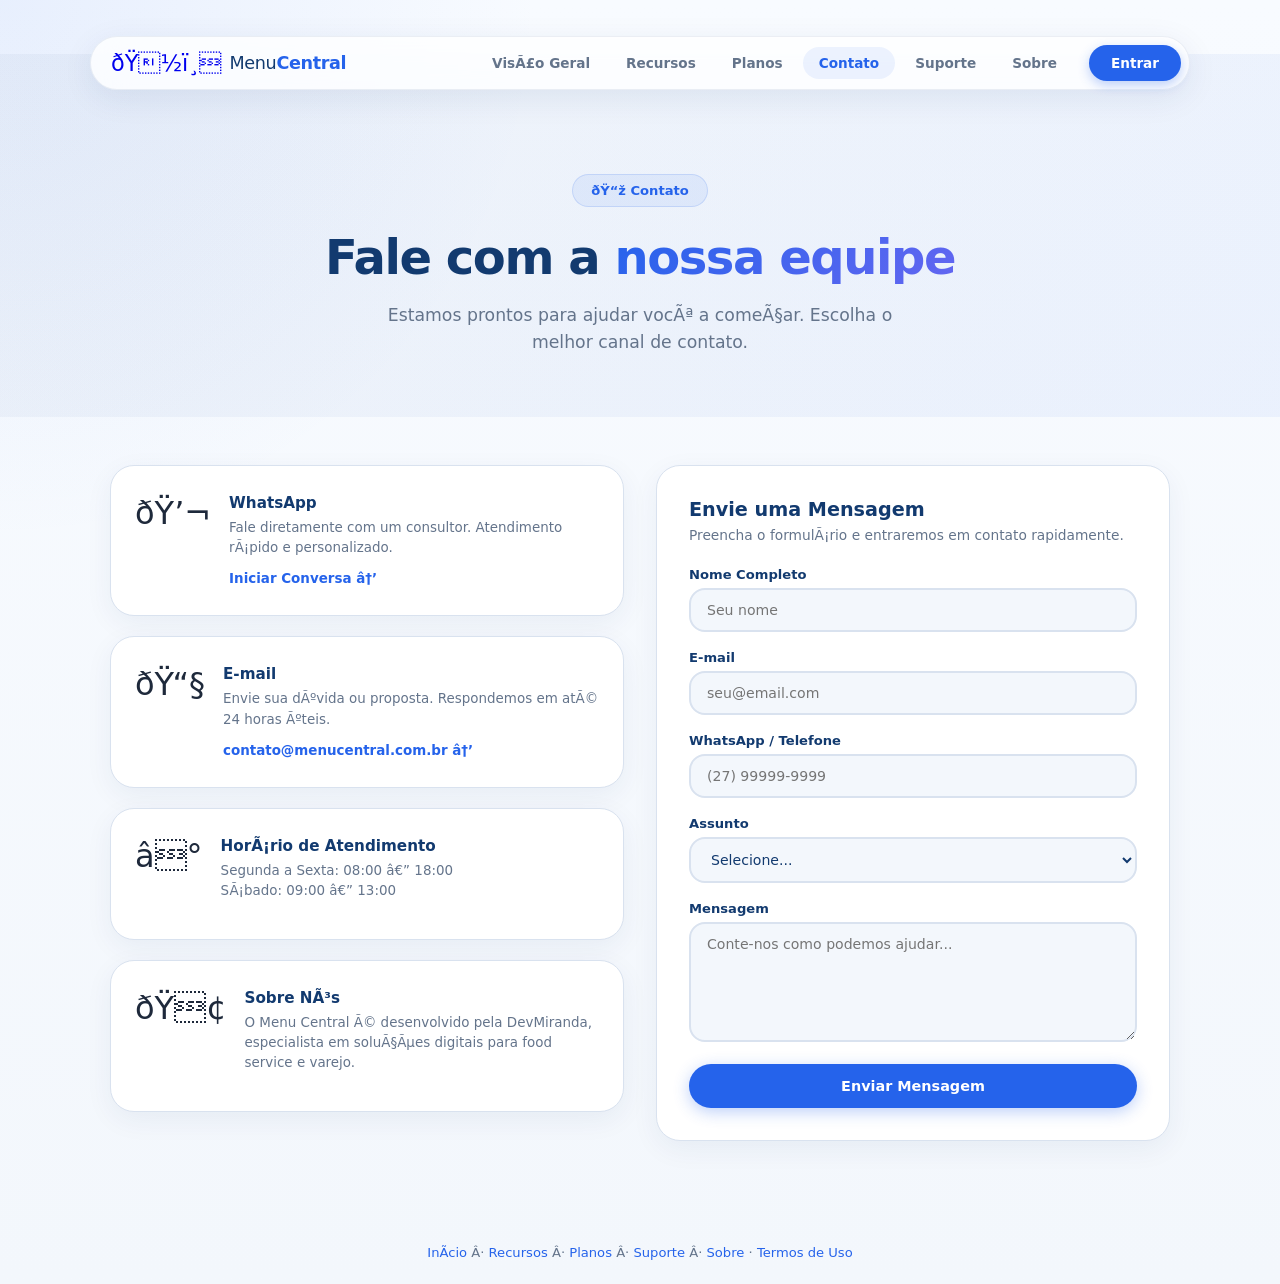
==== commit 659a63b7: "update" ====
--- a/contato.html
+++ b/contato.html
@@ -3,81 +3,82 @@
 <head>
     <meta charset="UTF-8" />
     <meta name="viewport" content="width=device-width, initial-scale=1.0, user-scalable=no" />
-    <title>Menu Central — Contato</title>
+    <title>Menu Central â€” Contato</title>
     <link rel="stylesheet" href="style.css" />
     <link rel="stylesheet" href="negocios.css" />
 </head>
 <body>
-    <!-- ══ HEADER ══ -->
+    <!-- â•â• HEADER â•â• -->
     <header class="top-header">
         <div class="top-header-inner">
             <a href="index.html" class="logo-link">
-                <span class="logo-icon">🍽️</span>
+                <span class="logo-icon">ðŸ½ï¸</span>
                 <span class="logo-text">Menu<strong>Central</strong></span>
             </a>
             <nav class="top-nav">
-                <a href="negocios.html" class="top-nav-link">Visão Geral</a>
+                <a href="negocios.html" class="top-nav-link">VisÃ£o Geral</a>
                 <a href="recursos.html" class="top-nav-link">Recursos</a>
                 <a href="planos.html" class="top-nav-link">Planos</a>
                 <a href="contato.html" class="top-nav-link active">Contato</a>
                 <a href="suporte.html" class="top-nav-link">Suporte</a>
+                <a href="sobre.html" class="top-nav-link">Sobre</a>
             </nav>
             <a href="entrar.html" class="header-cta">Entrar</a>
         </div>
     </header>
 
-    <!-- ══ HERO ══ -->
+    <!-- â•â• HERO â•â• -->
     <section class="page-hero">
         <div class="page-hero-content">
-            <div class="page-hero-badge">📞 Contato</div>
+            <div class="page-hero-badge">ðŸ“ž Contato</div>
             <h1 class="page-hero-title">Fale com a <span>nossa equipe</span></h1>
-            <p class="page-hero-subtitle">Estamos prontos para ajudar você a começar. Escolha o melhor canal de contato.</p>
+            <p class="page-hero-subtitle">Estamos prontos para ajudar vocÃª a comeÃ§ar. Escolha o melhor canal de contato.</p>
         </div>
     </section>
 
-    <!-- ══ CONTATO ══ -->
+    <!-- â•â• CONTATO â•â• -->
     <section class="contact-section">
         <div class="biz-shell">
             <div class="contact-grid">
                 <!-- Canais -->
                 <div class="contact-channels">
                     <div class="channel-card">
-                        <div class="channel-icon">💬</div>
+                        <div class="channel-icon">ðŸ’¬</div>
                         <div>
                             <h3>WhatsApp</h3>
-                            <p>Fale diretamente com um consultor. Atendimento rápido e personalizado.</p>
-                            <a href="https://wa.me/5527995045666?text=Olá! Gostaria de saber mais sobre o Menu Central." class="channel-link" target="_blank">Iniciar Conversa →</a>
+                            <p>Fale diretamente com um consultor. Atendimento rÃ¡pido e personalizado.</p>
+                            <a href="https://wa.me/5527995045666?text=OlÃ¡! Gostaria de saber mais sobre o Menu Central." class="channel-link" target="_blank">Iniciar Conversa â†’</a>
                         </div>
                     </div>
                     <div class="channel-card">
-                        <div class="channel-icon">📧</div>
+                        <div class="channel-icon">ðŸ“§</div>
                         <div>
                             <h3>E-mail</h3>
-                            <p>Envie sua dúvida ou proposta. Respondemos em até 24 horas úteis.</p>
-                            <a href="mailto:contato@menucentral.com.br" class="channel-link">contato@menucentral.com.br →</a>
+                            <p>Envie sua dÃºvida ou proposta. Respondemos em atÃ© 24 horas Ãºteis.</p>
+                            <a href="mailto:contato@menucentral.com.br" class="channel-link">contato@menucentral.com.br â†’</a>
                         </div>
                     </div>
                     <div class="channel-card">
-                        <div class="channel-icon">⏰</div>
+                        <div class="channel-icon">â°</div>
                         <div>
-                            <h3>Horário de Atendimento</h3>
-                            <p>Segunda a Sexta: 08:00 — 18:00<br>Sábado: 09:00 — 13:00</p>
+                            <h3>HorÃ¡rio de Atendimento</h3>
+                            <p>Segunda a Sexta: 08:00 â€” 18:00<br>SÃ¡bado: 09:00 â€” 13:00</p>
                         </div>
                     </div>
                     <div class="channel-card">
-                        <div class="channel-icon">🏢</div>
+                        <div class="channel-icon">ðŸ¢</div>
                         <div>
-                            <h3>Sobre Nós</h3>
-                            <p>O Menu Central é desenvolvido pela DevMiranda, especialista em soluções digitais para food service e varejo.</p>
+                            <h3>Sobre NÃ³s</h3>
+                            <p>O Menu Central Ã© desenvolvido pela DevMiranda, especialista em soluÃ§Ãµes digitais para food service e varejo.</p>
                         </div>
                     </div>
                 </div>
 
-                <!-- Formulário -->
+                <!-- FormulÃ¡rio -->
                 <div class="contact-form-card">
                     <div id="contactFormContent">
                         <h2>Envie uma Mensagem</h2>
-                        <p class="form-subtitle">Preencha o formulário e entraremos em contato rapidamente.</p>
+                        <p class="form-subtitle">Preencha o formulÃ¡rio e entraremos em contato rapidamente.</p>
                         <form id="contactForm" onsubmit="enviarContato(event)">
                             <div class="form-group">
                                 <label for="contatoNome">Nome Completo</label>
@@ -95,10 +96,10 @@
                                 <label for="contatoAssunto">Assunto</label>
                                 <select id="contatoAssunto" required>
                                     <option value="">Selecione...</option>
-                                    <option value="demo">Quero uma demonstração</option>
-                                    <option value="planos">Dúvida sobre planos</option>
+                                    <option value="demo">Quero uma demonstraÃ§Ã£o</option>
+                                    <option value="planos">DÃºvida sobre planos</option>
                                     <option value="parceria">Proposta de parceria</option>
-                                    <option value="suporte">Suporte técnico</option>
+                                    <option value="suporte">Suporte tÃ©cnico</option>
                                     <option value="outro">Outro assunto</option>
                                 </select>
                             </div>
@@ -110,7 +111,7 @@
                         </form>
                     </div>
                     <div class="form-success" id="contactSuccess">
-                        <div class="success-icon">✅</div>
+                        <div class="success-icon">âœ…</div>
                         <h3>Mensagem Enviada!</h3>
                         <p>Recebemos sua mensagem e retornaremos em breve. Obrigado pelo interesse no Menu Central!</p>
                     </div>
@@ -119,9 +120,9 @@
         </div>
     </section>
 
-    <!-- ══ FOOTER ══ -->
+    <!-- â•â• FOOTER â•â• -->
     <div class="biz-footer">
-        <p><a href="index.html">Início</a> · <a href="recursos.html">Recursos</a> · <a href="planos.html">Planos</a> · <a href="suporte.html">Suporte</a> · <a href="termos.html">Termos de Uso</a></p>
+        <p><a href="index.html">InÃ­cio</a> Â· <a href="recursos.html">Recursos</a> Â· <a href="planos.html">Planos</a> Â· <a href="suporte.html">Suporte</a> Â· <a href="sobre.html">Sobre</a> · <a href="termos.html">Termos de Uso</a></p>
     </div>
 
     <script src="negocios.js"></script>
--- a/negocios.css
+++ b/negocios.css
@@ -1121,6 +1121,24 @@
 .biz-footer a { color: var(--accent); text-decoration: none; }
 .biz-footer a:hover { text-decoration: underline; }
 
+/* ── Sobre (About) ── */
+.about-text-block { max-width: 720px; margin: 0 auto; }
+.about-text-block p { color: var(--muted); font-size: 1.05rem; line-height: 1.75; margin-bottom: 16px; }
+.about-text-block p:last-child { margin-bottom: 0; }
+
+.about-stats-grid { display: grid; grid-template-columns: repeat(4, 1fr); gap: 20px; }
+.about-stat-card {
+    background: #fff;
+    border: 1px solid rgba(0,0,0,.06);
+    border-radius: 16px;
+    padding: 32px 16px;
+    text-align: center;
+    transition: transform .2s;
+}
+.about-stat-card:hover { transform: translateY(-4px); }
+.about-stat-value { font-size: clamp(1.6rem, 4vw, 2.2rem); font-weight: 800; color: var(--accent); margin-bottom: 6px; }
+.about-stat-label { font-size: .88rem; color: var(--muted); }
+
 /* ===================================================================
    RESPONSIVO
    =================================================================== */
@@ -1138,6 +1156,7 @@
     .login-branding p { margin-left: auto; margin-right: auto; }
     .login-perks { align-items: center; }
     .login-quick-links { grid-template-columns: 1fr; }
+    .about-stats-grid { grid-template-columns: repeat(2, 1fr); }
 }
 
 @media (max-width: 600px) {
@@ -1152,6 +1171,7 @@
     .page-hero { padding: 80px 16px 40px; }
     .login-content { padding: 80px 16px 40px; }
     .login-card { padding: 28px 20px; }
+    .about-stats-grid { grid-template-columns: 1fr; }
 }
 
 @media (prefers-reduced-motion: reduce) {
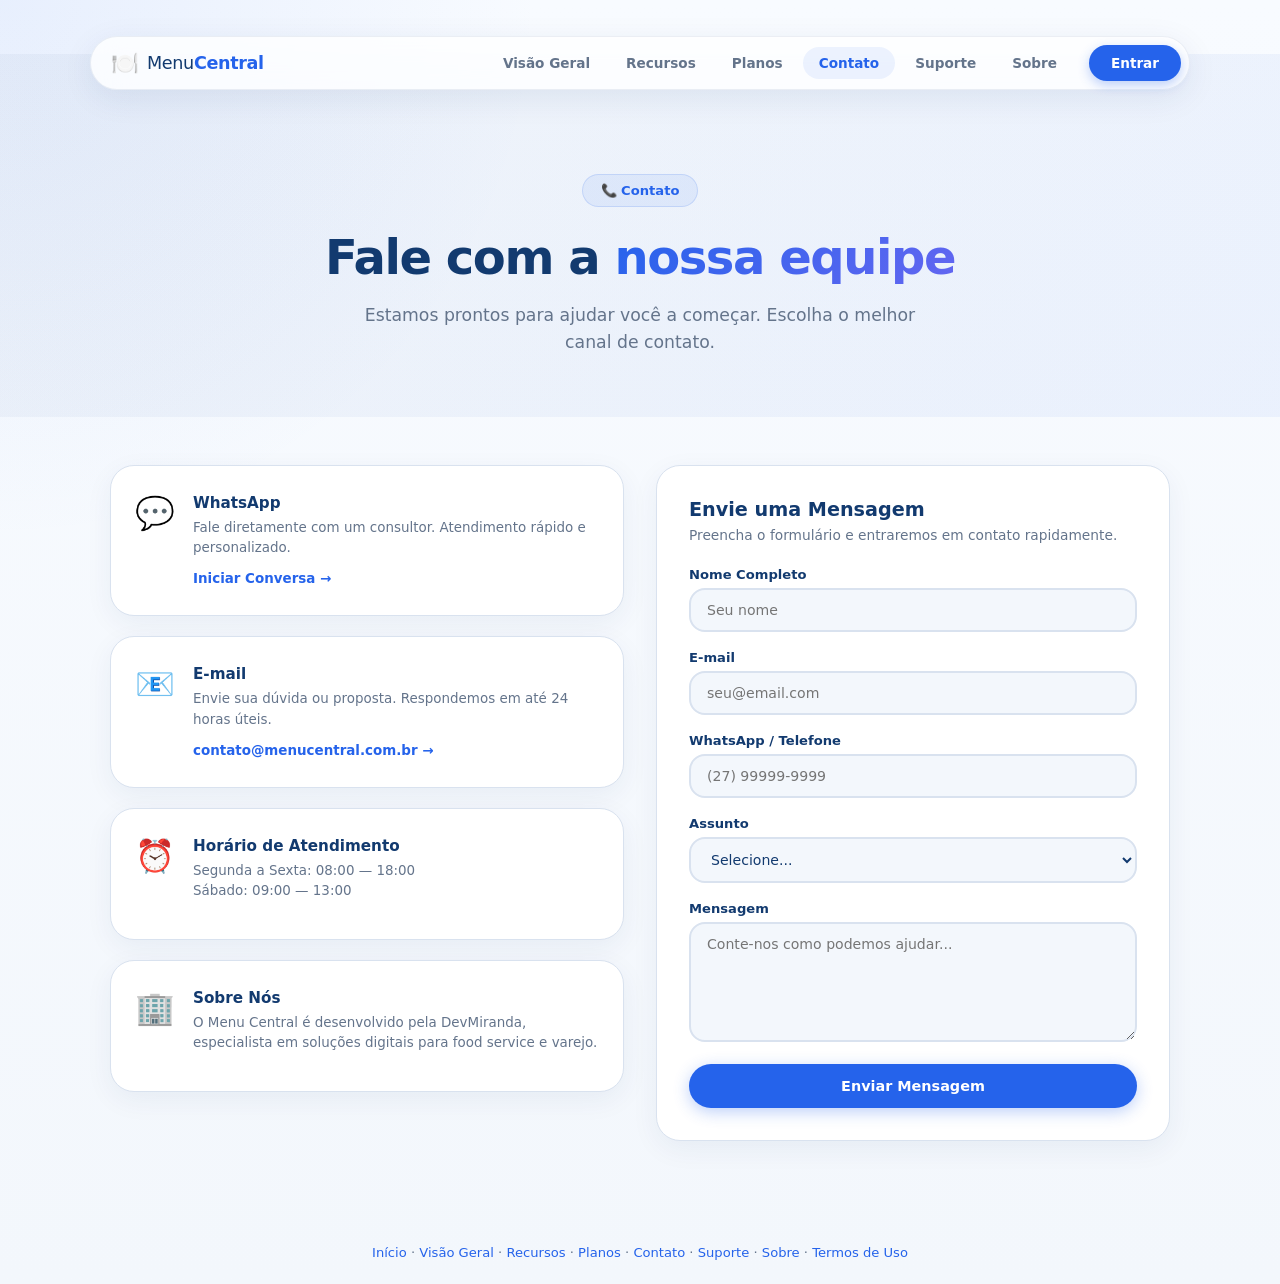
==== commit 8326d759: "update" ====
--- a/contato.html
+++ b/contato.html
@@ -3,82 +3,94 @@
 <head>
     <meta charset="UTF-8" />
     <meta name="viewport" content="width=device-width, initial-scale=1.0, user-scalable=no" />
-    <title>Menu Central â€” Contato</title>
+    <title>Menu Central — Contato</title>
+    <link rel="icon" type="image/svg+xml" href="data:image/svg+xml,<svg xmlns='http://www.w3.org/2000/svg' viewBox='0 0 100 100'><text y='.9em' font-size='90'>🍽️</text></svg>" />
     <link rel="stylesheet" href="style.css" />
     <link rel="stylesheet" href="negocios.css" />
 </head>
 <body>
-    <!-- â•â• HEADER â•â• -->
+    <!-- ══ HEADER ══ -->
     <header class="top-header">
         <div class="top-header-inner">
-            <a href="index.html" class="logo-link">
-                <span class="logo-icon">ðŸ½ï¸</span>
+            <a href="/" class="logo-link">
+                <span class="logo-icon">🍽️</span>
                 <span class="logo-text">Menu<strong>Central</strong></span>
             </a>
             <nav class="top-nav">
-                <a href="negocios.html" class="top-nav-link">VisÃ£o Geral</a>
-                <a href="recursos.html" class="top-nav-link">Recursos</a>
-                <a href="planos.html" class="top-nav-link">Planos</a>
-                <a href="contato.html" class="top-nav-link active">Contato</a>
-                <a href="suporte.html" class="top-nav-link">Suporte</a>
-                <a href="sobre.html" class="top-nav-link">Sobre</a>
+                <a href="/negocios" class="top-nav-link">Visão Geral</a>
+                <a href="/recursos" class="top-nav-link">Recursos</a>
+                <a href="/planos" class="top-nav-link">Planos</a>
+                <a href="/contato" class="top-nav-link active">Contato</a>
+                <a href="/suporte" class="top-nav-link">Suporte</a>
+                <a href="/sobre" class="top-nav-link">Sobre</a>
             </nav>
-            <a href="entrar.html" class="header-cta">Entrar</a>
+            <button class="nav-toggle" id="navToggle" aria-label="Menu" onclick="toggleNav()"><span></span><span></span><span></span></button>
+            <a href="/entrar" class="header-cta">Entrar</a>
         </div>
     </header>
+    <div class="nav-overlay" id="navOverlay">
+        <button class="nav-close" onclick="toggleNav()">&times;</button>
+        <a href="/negocios">Visão Geral</a>
+        <a href="/recursos">Recursos</a>
+        <a href="/planos">Planos</a>
+        <a href="/contato" class="active">Contato</a>
+        <a href="/suporte">Suporte</a>
+        <a href="/sobre">Sobre</a>
+        <a href="/entrar">Entrar</a>
+    </div>
 
-    <!-- â•â• HERO â•â• -->
+    <!-- ══ HERO ══ -->
     <section class="page-hero">
         <div class="page-hero-content">
-            <div class="page-hero-badge">ðŸ“ž Contato</div>
+            <div class="page-hero-badge">📞 Contato</div>
             <h1 class="page-hero-title">Fale com a <span>nossa equipe</span></h1>
-            <p class="page-hero-subtitle">Estamos prontos para ajudar vocÃª a comeÃ§ar. Escolha o melhor canal de contato.</p>
+            <p class="page-hero-subtitle">Estamos prontos para ajudar você a começar. Escolha o melhor canal de contato.</p>
         </div>
     </section>
 
-    <!-- â•â• CONTATO â•â• -->
+    <!-- ══ CONTATO ══ -->
     <section class="contact-section">
         <div class="biz-shell">
             <div class="contact-grid">
                 <!-- Canais -->
                 <div class="contact-channels">
                     <div class="channel-card">
-                        <div class="channel-icon">ðŸ’¬</div>
+                        <div class="channel-icon">💬</div>
                         <div>
                             <h3>WhatsApp</h3>
-                            <p>Fale diretamente com um consultor. Atendimento rÃ¡pido e personalizado.</p>
-                            <a href="https://wa.me/5527995045666?text=OlÃ¡! Gostaria de saber mais sobre o Menu Central." class="channel-link" target="_blank">Iniciar Conversa â†’</a>
+                            <p>Fale diretamente com um consultor. Atendimento rápido e personalizado.</p>
+                            <a href="https://wa.me/5527995045666?text=Olá! Gostaria de saber mais sobre o Menu Central." class="channel-link" target="_blank">Iniciar Conversa →</a>
                         </div>
                     </div>
                     <div class="channel-card">
-                        <div class="channel-icon">ðŸ“§</div>
+                        <div class="channel-icon">📧</div>
                         <div>
                             <h3>E-mail</h3>
-                            <p>Envie sua dÃºvida ou proposta. Respondemos em atÃ© 24 horas Ãºteis.</p>
-                            <a href="mailto:contato@menucentral.com.br" class="channel-link">contato@menucentral.com.br â†’</a>
+                            <p>Envie sua dúvida ou proposta. Respondemos em até 24 horas úteis.</p>
+                            <a href="mailto:contato@menucentral.com.br" class="channel-link">contato@menucentral.com.br →</a>
                         </div>
                     </div>
                     <div class="channel-card">
-                        <div class="channel-icon">â°</div>
+                        <div class="channel-icon">⏰</div>
                         <div>
-                            <h3>HorÃ¡rio de Atendimento</h3>
-                            <p>Segunda a Sexta: 08:00 â€” 18:00<br>SÃ¡bado: 09:00 â€” 13:00</p>
+                            <h3>Horário de Atendimento</h3>
+                            <p>Segunda a Sexta: 08:00 — 18:00<br>Sábado: 09:00 — 13:00</p>
                         </div>
                     </div>
                     <div class="channel-card">
-                        <div class="channel-icon">ðŸ¢</div>
+                        <div class="channel-icon">🏢</div>
                         <div>
-                            <h3>Sobre NÃ³s</h3>
-                            <p>O Menu Central Ã© desenvolvido pela DevMiranda, especialista em soluÃ§Ãµes digitais para food service e varejo.</p>
+                            <h3>Sobre Nós</h3>
+                            <p>O Menu Central é desenvolvido pela DevMiranda, especialista em soluções digitais para food service e varejo.</p>
                         </div>
                     </div>
                 </div>
 
-                <!-- FormulÃ¡rio -->
+                <!-- Formulário -->
                 <div class="contact-form-card">
                     <div id="contactFormContent">
                         <h2>Envie uma Mensagem</h2>
-                        <p class="form-subtitle">Preencha o formulÃ¡rio e entraremos em contato rapidamente.</p>
+                        <p class="form-subtitle">Preencha o formulário e entraremos em contato rapidamente.</p>
                         <form id="contactForm" onsubmit="enviarContato(event)">
                             <div class="form-group">
                                 <label for="contatoNome">Nome Completo</label>
@@ -96,10 +108,10 @@
                                 <label for="contatoAssunto">Assunto</label>
                                 <select id="contatoAssunto" required>
                                     <option value="">Selecione...</option>
-                                    <option value="demo">Quero uma demonstraÃ§Ã£o</option>
-                                    <option value="planos">DÃºvida sobre planos</option>
+                                    <option value="demo">Quero uma demonstração</option>
+                                    <option value="planos">Dúvida sobre planos</option>
                                     <option value="parceria">Proposta de parceria</option>
-                                    <option value="suporte">Suporte tÃ©cnico</option>
+                                    <option value="suporte">Suporte técnico</option>
                                     <option value="outro">Outro assunto</option>
                                 </select>
                             </div>
@@ -111,7 +123,7 @@
                         </form>
                     </div>
                     <div class="form-success" id="contactSuccess">
-                        <div class="success-icon">âœ…</div>
+                        <div class="success-icon">✅</div>
                         <h3>Mensagem Enviada!</h3>
                         <p>Recebemos sua mensagem e retornaremos em breve. Obrigado pelo interesse no Menu Central!</p>
                     </div>
@@ -120,9 +132,9 @@
         </div>
     </section>
 
-    <!-- â•â• FOOTER â•â• -->
+    <!-- ══ FOOTER ══ -->
     <div class="biz-footer">
-        <p><a href="index.html">InÃ­cio</a> Â· <a href="recursos.html">Recursos</a> Â· <a href="planos.html">Planos</a> Â· <a href="suporte.html">Suporte</a> Â· <a href="sobre.html">Sobre</a> · <a href="termos.html">Termos de Uso</a></p>
+        <p><a href="/">Início</a> · <a href="/negocios">Visão Geral</a> · <a href="/recursos">Recursos</a> · <a href="/planos">Planos</a> · <a href="/contato">Contato</a> · <a href="/suporte">Suporte</a> · <a href="/sobre">Sobre</a> · <a href="/termos">Termos de Uso</a></p>
     </div>
 
     <script src="negocios.js"></script>
--- a/negocios.css
+++ b/negocios.css
@@ -1139,9 +1139,93 @@
 .about-stat-value { font-size: clamp(1.6rem, 4vw, 2.2rem); font-weight: 800; color: var(--accent); margin-bottom: 6px; }
 .about-stat-label { font-size: .88rem; color: var(--muted); }
 
+/* ── Mobile Nav Toggle (Hamburger) ── */
+.nav-toggle {
+    display: none;
+    flex-direction: column;
+    justify-content: center;
+    gap: 5px;
+    width: 36px;
+    height: 36px;
+    padding: 6px;
+    margin-left: auto;
+    background: none;
+    border: none;
+    cursor: pointer;
+    border-radius: 8px;
+    transition: background .2s;
+}
+.nav-toggle:hover { background: rgba(37,99,235,.06); }
+.nav-toggle span {
+    display: block;
+    width: 20px;
+    height: 2px;
+    background: var(--primary);
+    border-radius: 2px;
+    transition: all .3s;
+}
+.nav-toggle.open span:nth-child(1) { transform: translateY(7px) rotate(45deg); }
+.nav-toggle.open span:nth-child(2) { opacity: 0; }
+.nav-toggle.open span:nth-child(3) { transform: translateY(-7px) rotate(-45deg); }
+
+.nav-overlay {
+    display: none;
+    position: fixed;
+    inset: 0;
+    background: rgba(255,255,255,.97);
+    backdrop-filter: blur(20px);
+    -webkit-backdrop-filter: blur(20px);
+    z-index: 900;
+    flex-direction: column;
+    align-items: center;
+    justify-content: center;
+    gap: 6px;
+    animation: fadeIn .25s ease;
+}
+.nav-overlay.open { display: flex; }
+.nav-overlay a {
+    font-size: 1.15rem;
+    font-weight: 600;
+    color: var(--primary);
+    text-decoration: none;
+    padding: 14px 40px;
+    border-radius: 12px;
+    transition: all .2s;
+}
+.nav-overlay a:hover,
+.nav-overlay a.active {
+    color: var(--accent);
+    background: rgba(37,99,235,.06);
+}
+.nav-overlay .nav-close {
+    position: absolute;
+    top: 20px;
+    right: 20px;
+    width: 40px;
+    height: 40px;
+    display: flex;
+    align-items: center;
+    justify-content: center;
+    font-size: 1.5rem;
+    color: var(--muted);
+    background: none;
+    border: none;
+    cursor: pointer;
+    border-radius: 50%;
+    transition: background .2s;
+}
+.nav-overlay .nav-close:hover { background: rgba(0,0,0,.05); }
+
+@keyframes fadeIn { from { opacity: 0; } to { opacity: 1; } }
+
 /* ===================================================================
    RESPONSIVO
    =================================================================== */
+@media (max-width: 768px) {
+    .nav-toggle { display: flex; }
+    .top-nav { display: none; }
+}
+
 @media (max-width: 900px) {
     .plans-grid { grid-template-columns: repeat(2, 1fr); }
     .features-detail-grid { grid-template-columns: 1fr 1fr; }
